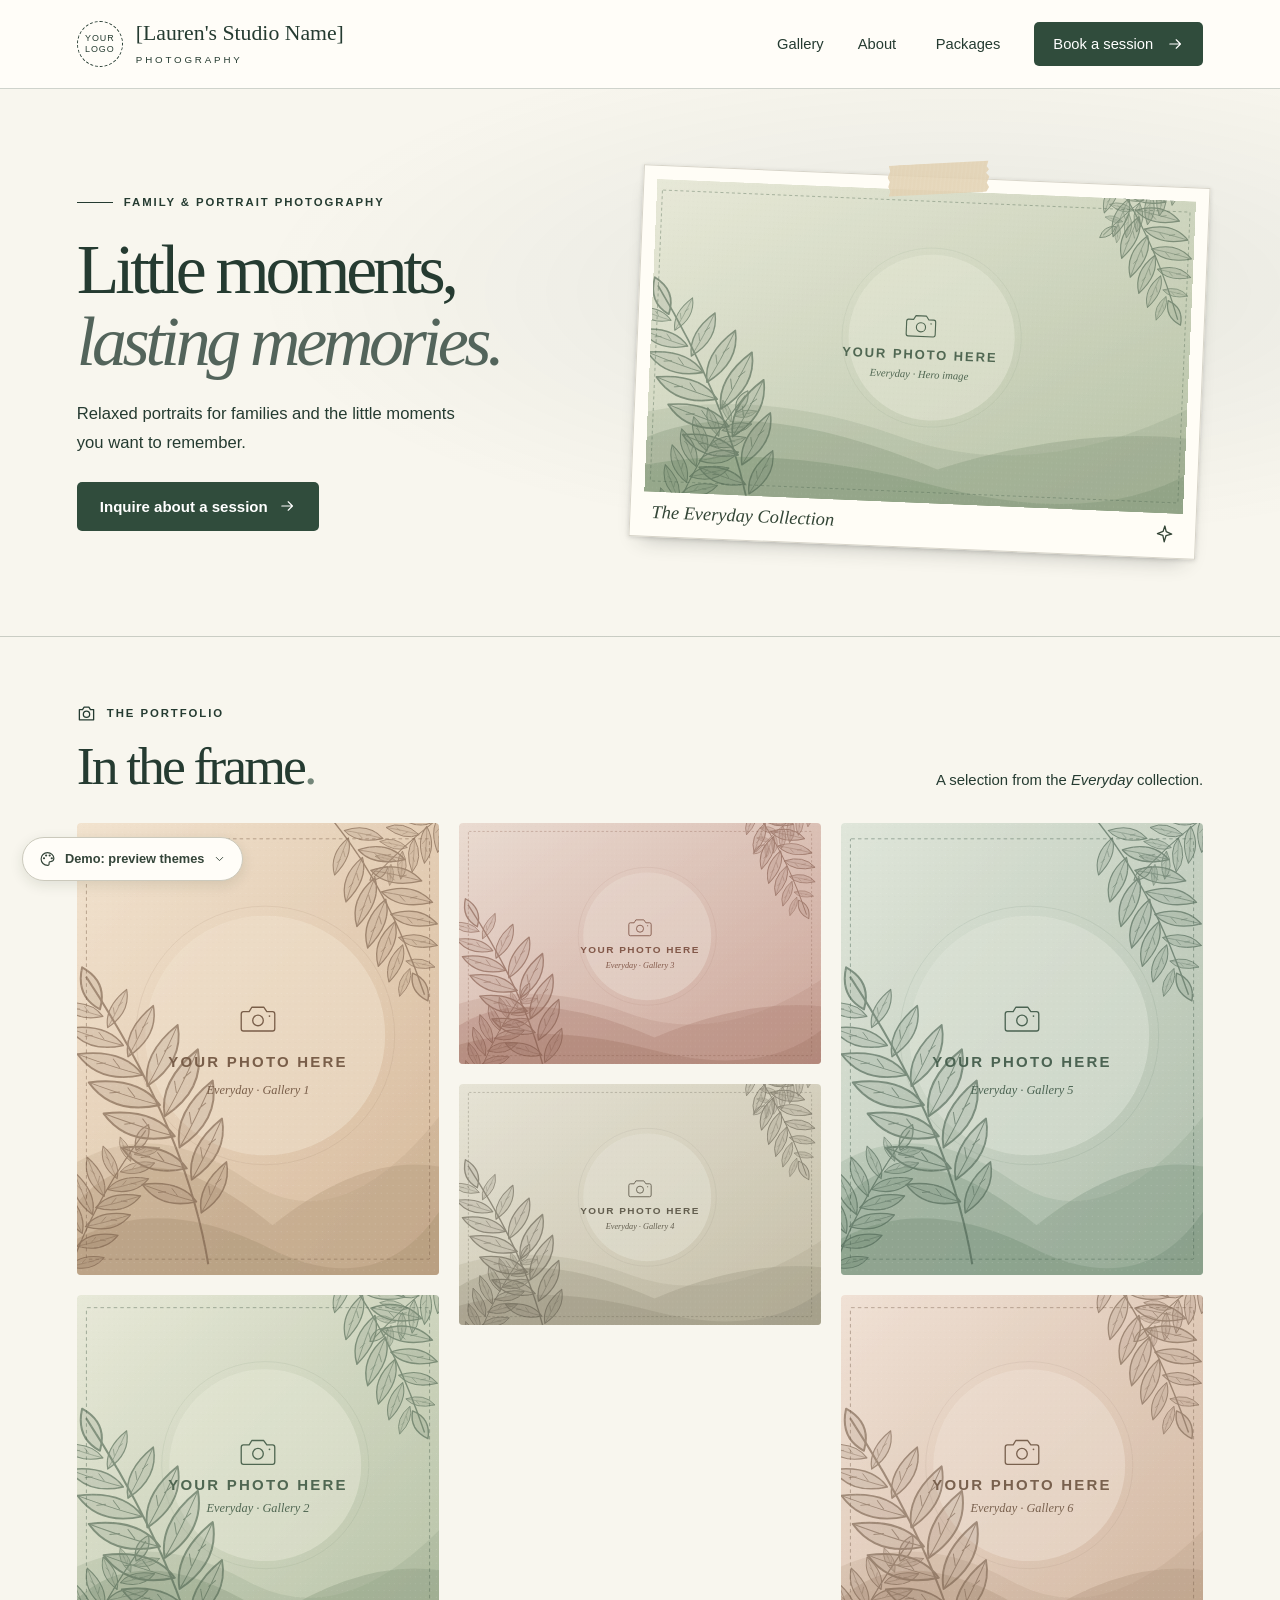
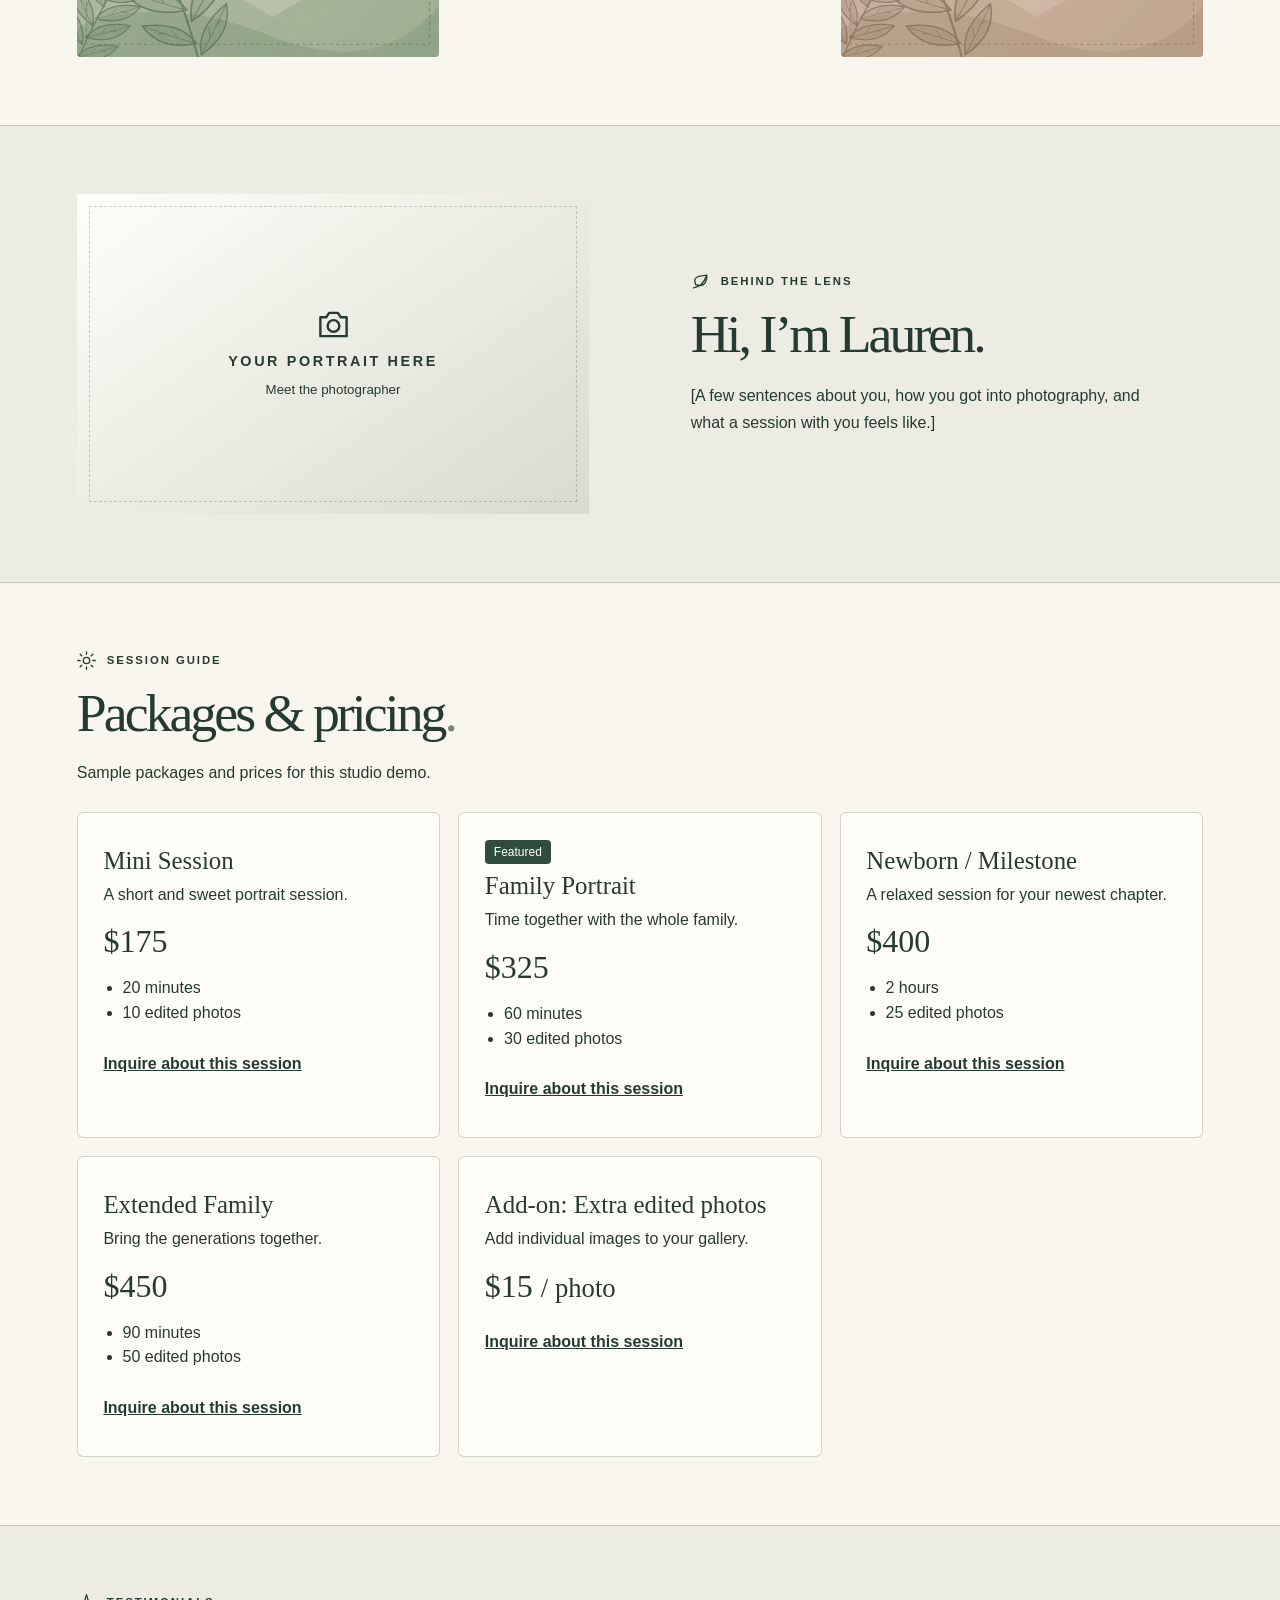
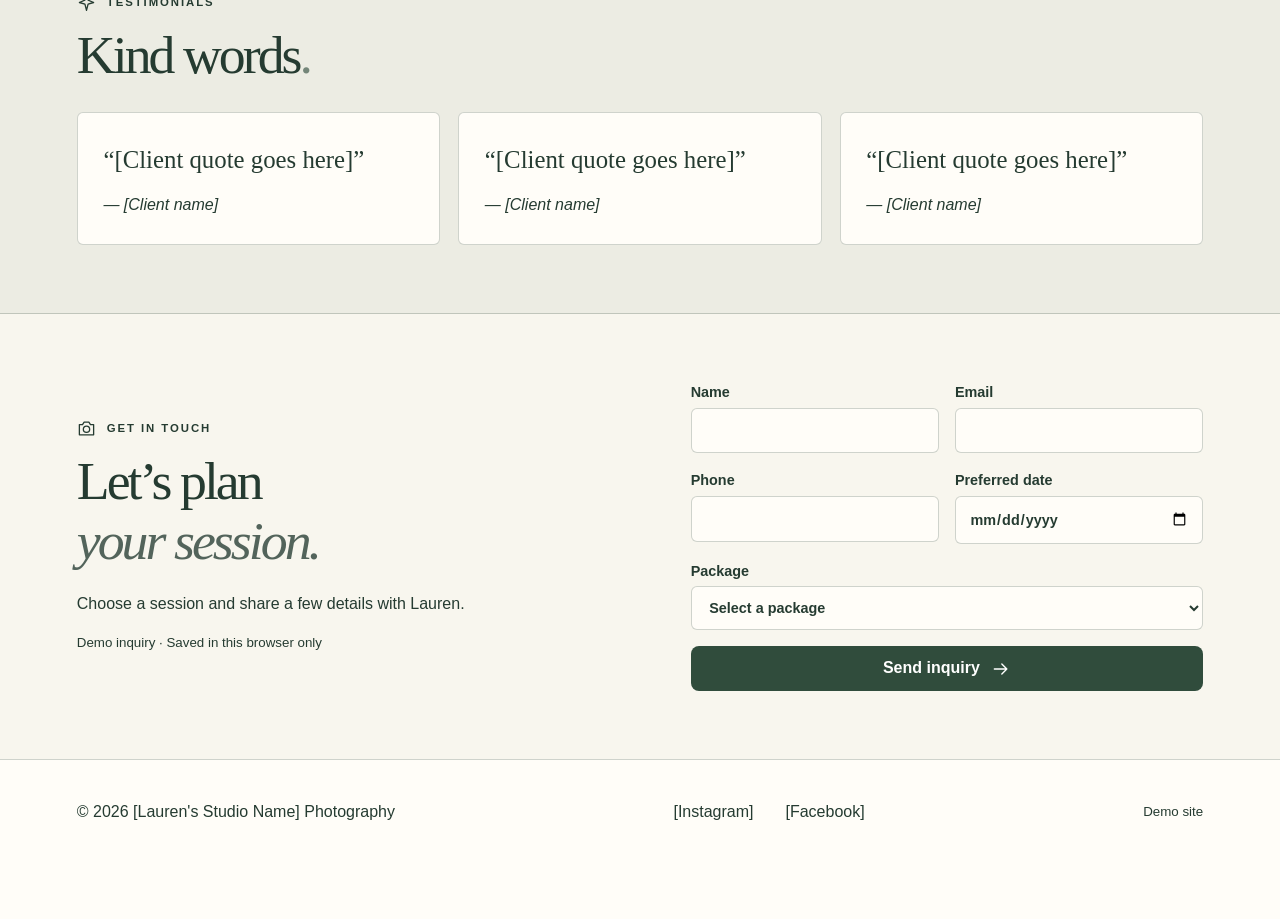
==== index.html @ 3912d29a "Build browser-local photography studio demo for GitHub Pages" ====
<!doctype html>
<html lang="en">
  <head>
    <meta http-equiv="Content-Security-Policy" content="form-action 'none'" />
    <meta charset="utf-8" />
    <meta name="viewport" content="width=device-width, initial-scale=1" />
    <meta name="robots" content="noindex, nofollow" />
    <meta name="theme-color" content="#faf8f2" />
    <title>Lauren’s Photography Studio · Portraits</title>
    <link rel="icon" href="assets/img/favicon.svg" />
    <link rel="stylesheet" href="assets/css/base.css" />
    <link rel="stylesheet" href="assets/css/themes.css" />
    <link rel="stylesheet" href="assets/css/public.css" />
    <script type="module" src="assets/js/public.js"></script>
  </head>
  <body>
    <a class="skip" href="#main">Skip to content</a>
    <div id="banner" hidden></div>
    <header class="public-header">
      <div class="header-inner">
        <a href="#main" class="brand"
          ><span class="logo-slot">YOUR<br />LOGO</span
          ><span
            ><span class="studio-name">[Lauren's Studio Name]</span
            ><small>Photography</small></span
          ></a
        >
        <nav id="main-nav" aria-label="Site navigation">
          <a href="#gallery">Gallery</a><a href="#about">About</a
          ><a href="#packages">Packages</a
          ><a class="book-nav" href="#inquiry"
            >Book a session
            <svg class="icon" aria-hidden="true">
              <use href="assets/img/icons.svg#arrow"></use></svg
          ></a>
        </nav>
        <button
          id="menu"
          aria-label="Open navigation"
          aria-expanded="false"
          aria-controls="main-nav"
        >
          <svg class="icon" aria-hidden="true">
            <use href="assets/img/icons.svg#menu"></use>
          </svg>
        </button>
      </div>
    </header>
    <main id="main">
      <section class="hero">
        <div class="hero-inner wrap">
          <div class="hero-copy">
            <p class="kicker">
              <span class="rule"></span
              ><span id="tagline">Family & portrait photography</span>
            </p>
            <h1 id="headline">
              Little moments,<br /><em>lasting memories.</em>
            </h1>
            <p id="subline"></p>
            <a class="btn primary hero-cta" href="#inquiry"
              ><span id="cta">Book a session</span>
              <svg class="icon" aria-hidden="true">
                <use href="assets/img/icons.svg#arrow"></use></svg
            ></a>
          </div>
          <figure class="photo-mount">
            <span class="tape" aria-hidden="true"></span
            ><img
              id="hero-img"
              width="1600"
              height="900"
              alt="Seasonal hero photo placeholder"
            />
            <figcaption>
              <span id="collection-name">The Everyday Collection</span
              ><svg class="icon" aria-hidden="true">
                <use href="assets/img/icons.svg#star"></use>
              </svg>
            </figcaption>
          </figure>
        </div>
      </section>
      <section id="gallery" class="wrap section gallery-section">
        <div class="section-title">
          <div>
            <p class="kicker">
              <svg class="icon" aria-hidden="true">
                <use href="assets/img/icons.svg#camera"></use>
              </svg>
              The portfolio
            </p>
            <h2>In the frame<span>.</span></h2>
          </div>
          <p class="gallery-note">
            A selection from the
            <em id="gallery-theme">Everyday</em> collection.
          </p>
        </div>
        <div class="gallery-grid" id="gallery-grid"></div>
      </section>
      <section class="about section" id="about">
        <div class="wrap about-layout">
          <div class="portrait">
            <svg class="icon" aria-hidden="true">
              <use href="assets/img/icons.svg#camera"></use></svg
            ><strong>YOUR PORTRAIT HERE</strong
            ><small>Meet the photographer</small>
          </div>
          <div>
            <p class="kicker">
              <svg class="icon" aria-hidden="true">
                <use href="assets/img/icons.svg#leaf"></use>
              </svg>
              Behind the lens
            </p>
            <h2>Hi, I’m Lauren.</h2>
            <p>
              [A few sentences about you, how you got into photography, and what
              a session with you feels like.]
            </p>
          </div>
        </div>
      </section>
      <section id="packages" class="wrap section">
        <p class="kicker">
          <svg class="icon" aria-hidden="true">
            <use href="assets/img/icons.svg#sun"></use>
          </svg>
          Session guide
        </p>
        <h2>Packages & pricing<span>.</span></h2>
        <p class="section-desc">
          Sample packages and prices for this studio demo.
        </p>
        <div id="package-list" class="package-list"></div>
      </section>
      <section class="reviews section">
        <div class="wrap">
          <p class="kicker">
            <svg class="icon" aria-hidden="true">
              <use href="assets/img/icons.svg#star"></use>
            </svg>
            Testimonials
          </p>
          <h2>Kind words<span>.</span></h2>
          <div class="quotes">
            <blockquote>
              <p>“[Client quote goes here]”</p>
              <cite>— [Client name]</cite>
            </blockquote>
            <blockquote>
              <p>“[Client quote goes here]”</p>
              <cite>— [Client name]</cite>
            </blockquote>
            <blockquote>
              <p>“[Client quote goes here]”</p>
              <cite>— [Client name]</cite>
            </blockquote>
          </div>
        </div>
      </section>
      <section id="inquiry" class="wrap section inquiry">
        <div>
          <p class="kicker">
            <svg class="icon" aria-hidden="true">
              <use href="assets/img/icons.svg#camera"></use>
            </svg>
            Get in touch
          </p>
          <h2>Let’s plan<br /><em>your session.</em></h2>
          <p>Choose a session and share a few details with Lauren.</p>
          <small>Demo inquiry · Saved in this browser only</small>
        </div>
        <form id="inquiry-form">
          <label
            >Name<input
              name="name"
              autocomplete="name"
              required
              maxlength="120" /></label
          ><label
            >Email<input
              name="email"
              type="email"
              autocomplete="email"
              required /></label
          ><label
            >Phone<input
              name="phone"
              type="tel"
              autocomplete="tel"
              required /></label
          ><label
            >Preferred date<input name="date" type="date" required /></label
          ><label class="full"
            >Package<select
              required
              name="packageId"
              id="inquiry-package"
            ></select></label
          ><button class="btn primary full">
            Send inquiry
            <svg class="icon" aria-hidden="true">
              <use href="assets/img/icons.svg#arrow"></use>
            </svg>
          </button>
        </form>
        <p id="thanks" tabindex="-1" hidden>
          Thanks! Lauren will reach out within 24 hours.
        </p>
      </section>
    </main>
    <footer>
      <div class="wrap">
        <span id="copyright"></span>
        <div>
          <button data-social="Instagram">[Instagram]</button
          ><button data-social="Facebook">[Facebook]</button>
        </div>
        <small>Demo site</small>
      </div>
    </footer>
    <button id="theme-switch" class="switcher">
      <svg class="icon" aria-hidden="true">
        <use href="assets/img/icons.svg#palette"></use>
      </svg>
      Demo: preview themes
      <svg class="icon" aria-hidden="true">
        <use href="assets/img/icons.svg#down"></use>
      </svg>
    </button>
    <dialog id="lightbox" aria-label="Gallery photo">
      <button id="close-light" aria-label="Close photo">×</button
      ><img id="light-photo" alt="" />
      <div>
        <button id="previous" aria-label="Previous photo">←</button
        ><span id="light-count"></span
        ><button id="next" aria-label="Next photo">→</button>
      </div>
    </dialog>
  </body>
</html>
---- assets/css/base.css ----
*,
*::before,
*::after {
  box-sizing: border-box;
}
:root {
  --bg: #faf8f2;
  --surface: #fffdf7;
  --text: #29382e;
  --accent: #3d503e;
  --accentText: #fff;
  --line: color-mix(in srgb, var(--text) 22%, transparent);
  --heading-font: Georgia, serif;
  color: var(--text);
  background: var(--bg);
  font:
    16px/1.55 "Segoe UI",
    Arial,
    sans-serif;
}
body {
  margin: 0;
}
h1,
h2,
h3,
p,
figure {
  margin: 0;
}
h1,
h2,
h3 {
  line-height: 1.12;
  text-wrap: balance;
}
h1,
h2 {
  font-family: var(--heading-font);
  font-weight: 400;
}
h3 {
  font-size: 1.15rem;
}
a {
  color: inherit;
}
button,
input,
select,
textarea {
  font: inherit;
  color: inherit;
}
button,
summary,
select {
  cursor: pointer;
}
button,
.btn {
  background: var(--surface);
  border: 1px solid var(--line);
  border-radius: 8px;
  padding: 0.58rem 1rem;
  min-height: 44px;
}
a.btn,
.btn {
  display: inline-flex;
  align-items: center;
  justify-content: center;
  gap: 0.7rem;
  text-decoration: none;
  font-weight: 600;
}
.primary,
button.primary {
  background: var(--accent);
  color: var(--accentText);
  border-color: transparent;
}
button:hover,
.btn:hover {
  filter: brightness(0.96);
}
:focus-visible {
  outline: 3px solid #a65b32;
  outline-offset: 3px;
}
input:not([type="checkbox"]):not([type="radio"]),
select,
textarea {
  width: 100%;
  padding: 0.67rem 0.85rem;
  border: 1px solid var(--line);
  background: var(--surface);
  border-radius: 6px;
  min-height: 44px;
}
label {
  display: block;
  font-weight: 600;
  font-size: 0.9rem;
}
label input,
label select,
label textarea {
  margin-top: 0.25rem;
}
label:has(input[type="checkbox"]),
label:has(input[type="radio"]) {
  min-height: 44px;
  align-content: center;
}
input[type="checkbox"],
input[type="radio"] {
  accent-color: var(--accent);
  width: 19px;
  height: 19px;
  vertical-align: middle;
}
[hidden] {
  display: none !important;
}
.skip {
  position: absolute;
  top: -100px;
  left: 12px;
  z-index: 20;
  background: white;
  padding: 12px;
}
.skip:focus {
  top: 10px;
}
img {
  display: block;
  max-width: 100%;
}
.icon {
  width: 20px;
  height: 20px;
  fill: none;
  stroke: currentColor;
  stroke-width: 1.65;
  stroke-linecap: round;
  stroke-linejoin: round;
  flex: none;
}
.toasts,
.storage-notice {
  position: fixed;
  z-index: 50;
  bottom: 5.2rem;
  right: 1rem;
  max-width: 90vw;
}
.toasts > div,
.storage-notice {
  background: #283a30;
  color: white;
  padding: 0.8rem 1.1rem;
  border-radius: 8px;
  margin-top: 0.4rem;
  box-shadow: 0 4px 20px #0002;
}
.toasts button {
  margin-left: 12px;
  color: #283a30;
}
.storage-notice {
  top: 4px;
  bottom: auto;
  font-size: 0.85rem;
}
.sheet {
  color: var(--text);
  background: var(--bg);
  padding: 0;
  border: 0;
  width: min(510px, 100%);
  max-width: 100%;
  height: 100dvh;
  max-height: 100dvh;
  margin: 0 0 0 auto;
  box-shadow: 0 12px 64px #0003;
}
.sheet::backdrop,
dialog::backdrop {
  background: #16241bd1;
}
.sheet-heading {
  display: flex;
  align-items: center;
  justify-content: space-between;
  gap: 1rem;
  padding: 1.2rem 1.5rem;
  border-bottom: 1px solid var(--line);
  position: sticky;
  top: 0;
  background: var(--bg);
  z-index: 2;
}
.sheet-heading h2 {
  font-size: 1.7rem;
}
.sheet-heading button {
  width: 44px;
  padding: 0;
  font-size: 1.5rem;
}
.sheet-body {
  padding: 1.5rem;
}
.sheet form {
  display: grid;
  gap: 1rem;
}
.sheet p + p {
  margin-top: 0.65rem;
}
.sheet h3 {
  margin: 1rem 0 0.5rem;
}
.sr-only {
  position: absolute;
  width: 1px;
  height: 1px;
  padding: 0;
  margin: -1px;
  overflow: hidden;
  clip: rect(0, 0, 0, 0);
  white-space: nowrap;
  border: 0;
}
@media (max-width: 899px) {
  .sheet {
    margin: auto 0 0;
    width: 100%;
    height: auto;
    max-height: 90dvh;
    border-radius: 18px 18px 0 0;
    padding-bottom: env(safe-area-inset-bottom);
  }
}
@media (prefers-reduced-motion: reduce) {
  *,
  *::before,
  *::after {
    animation-duration: 0.01ms !important;
    transition-duration: 0.01ms !important;
    scroll-behavior: auto !important;
  }
}
---- assets/css/themes.css ----
.seasonal-overlay {
  position: absolute;
  inset: 0;
  overflow: hidden;
  pointer-events: none;
}
html[data-overlay="snow"] .seasonal-overlay::after,
html[data-overlay="leaves"] .seasonal-overlay::after,
html[data-overlay="hearts"] .seasonal-overlay::after {
  position: absolute;
  left: 13%;
  top: -2rem;
  content: "❄";
  color: white;
  opacity: 0.7;
  text-shadow:
    110px -28px,
    265px 76px,
    487px -42px,
    640px 40px,
    795px -60px,
    935px 71px;
  animation: theme-fall 13s linear infinite;
}
html[data-overlay="leaves"] .seasonal-overlay::after {
  content: "❧";
  color: #89552f;
}
html[data-overlay="hearts"] .seasonal-overlay::after {
  content: "♡";
  color: #96566a;
}
@keyframes theme-fall {
  from {
    transform: translate(-18px, -90px);
  }
  to {
    transform: translate(36px, 75vh);
  }
}
.theme-editor {
  display: grid;
  gap: 1.1rem;
  min-width: 0;
}
.theme-toolbar,
.theme-date-preview {
  display: flex;
  flex-wrap: wrap;
  gap: 0.7rem;
  align-items: center;
  justify-content: space-between;
}
.theme-mode {
  display: inline-flex;
  border: 1px solid var(--line);
  padding: 3px;
  border-radius: 10px;
  background: var(--surface);
}
.theme-mode button {
  border: 0;
  background: transparent;
  padding: 0.5rem 0.85rem;
  color: var(--text);
}
.theme-mode [aria-pressed="true"] {
  background: var(--accent);
  color: var(--accentText);
  border-radius: 7px;
}
.theme-grid {
  display: grid;
  grid-template-columns: repeat(auto-fit, minmax(min(100%, 190px), 1fr));
  gap: 0.85rem;
}
.theme-card {
  min-width: 0;
  background: var(--surface);
  border: 1px solid var(--line);
  border-radius: 12px;
  overflow: hidden;
  align-self: start;
}
.theme-card[data-selected="true"] {
  border-color: var(--accent);
  box-shadow: 0 0 0 1px var(--accent);
}
.theme-select {
  display: block;
  width: 100%;
  padding: 0 0 0.7rem;
  border: 0;
  border-radius: 0;
  text-align: left;
}
.theme-select:focus-visible {
  outline-offset: -4px;
}
.theme-select img {
  width: 100%;
  aspect-ratio: 16/8;
  object-fit: cover;
}
.theme-name {
  display: flex;
  align-items: center;
  justify-content: space-between;
  gap: 0.4rem;
  padding: 0.65rem 0.85rem 0.3rem;
  font-weight: 650;
}
.theme-live {
  color: #304c3c;
  background: #e2ebdf;
  padding: 0.1rem 0.45rem;
  font-size: 0.75rem;
  border-radius: 1rem;
}
.theme-swatches {
  display: flex;
  gap: 0.22rem;
  padding: 0 0.9rem;
}
.theme-swatches i {
  height: 11px;
  width: 19px;
  border: 1px solid #0003;
  border-radius: 20px;
}
.theme-card details {
  border-top: 1px solid var(--line);
}
.theme-card summary {
  min-height: 44px;
  padding: 0.6rem 0.9rem;
  color: var(--accent);
  font-weight: 600;
  font-size: 0.9rem;
}
.theme-card form,
.theme-schedule,
.theme-summary {
  display: grid;
  gap: 0.75rem;
}
.theme-card form {
  padding: 0.3rem 0.85rem 1rem;
}
.theme-switcher-setting,
.theme-summary,
.theme-date-preview,
.theme-season-rows {
  border: 1px solid var(--line);
  border-radius: 10px;
  background: var(--surface);
  padding: 0.85rem 1rem;
}
.theme-summary {
  gap: 0.2rem;
}
.theme-date-preview {
  justify-content: flex-start;
  align-items: flex-end;
}
.theme-date-preview input {
  min-width: 10rem;
}
.theme-warning {
  background: #fff1cc;
  color: #644212;
  padding: 0.7rem 0.9rem;
  border-radius: 8px;
}
.theme-season-rows {
  padding: 0 1rem;
}
.theme-season {
  display: grid;
  grid-template-columns: minmax(0, 1.25fr) repeat(2, minmax(0, 1fr));
  gap: 0.6rem;
  align-items: end;
  padding: 0.8rem 0;
}
.theme-season + .theme-season {
  border-top: 1px solid var(--line);
}
.theme-season input[type="date"] {
  min-width: 0;
  padding: 0.45rem;
}
.theme-upload img {
  width: 100%;
  max-height: 220px;
  object-fit: contain;
}
.theme-upload progress {
  width: 100%;
  accent-color: var(--accent);
}
.theme-confetti {
  position: fixed;
  z-index: 90;
  pointer-events: none;
  width: 8px;
  height: 5px;
  border-radius: 2px;
  animation: theme-burst 1s ease-out forwards;
}
@keyframes theme-burst {
  65% {
    transform: translate(var(--dx), var(--dy)) rotate(250deg);
    opacity: 1;
  }
  100% {
    transform: translate(var(--dx), 15px) rotate(320deg);
    opacity: 0;
  }
}
@media (max-width: 1100px) {
  .theme-season {
    grid-template-columns: repeat(2, minmax(0, 1fr));
  }
  .theme-season > label:first-child {
    grid-column: 1/-1;
  }
}
@media (max-width: 480px) {
  .theme-grid {
    grid-template-columns: repeat(2, minmax(0, 1fr));
    gap: 0.6rem;
  }
  .theme-name {
    align-items: start;
    flex-wrap: wrap;
    font-size: 0.92rem;
  }
  .theme-card:has(details[open]) {
    grid-column: 1/-1;
  }
}
@media (prefers-reduced-motion: reduce) {
  .seasonal-overlay::after,
  .theme-confetti {
    display: none !important;
    animation: none !important;
  }
}
---- assets/css/public.css ----
.wrap,
.header-inner {
  width: min(1240px, 88%);
  margin: auto;
}
.public-header {
  background: var(--surface);
  border-bottom: 1px solid var(--line);
  position: relative;
  z-index: 3;
}
.header-inner,
.brand,
#main-nav,
.book-nav {
  display: flex;
  align-items: center;
}
.header-inner {
  min-height: 88px;
  justify-content: space-between;
}
.brand {
  text-decoration: none;
  gap: 13px;
}
.logo-slot {
  border: 1px dashed currentColor;
  border-radius: 50%;
  width: 46px;
  height: 46px;
  display: grid;
  place-content: center;
  text-align: center;
  font-size: 0.56rem;
  line-height: 1.2;
  letter-spacing: 0.1em;
}
.studio-name {
  font: 1.36rem var(--heading-font);
}
.brand small {
  display: block;
  text-transform: uppercase;
  letter-spacing: 0.29em;
  font-size: 0.61rem;
  margin-top: 4px;
}
.book-nav,
#main-nav a {
  min-height: 44px;
  align-content: center;
  text-decoration: none;
}
#main-nav {
  gap: 34px;
  font-size: 0.92rem;
}
#main-nav a:hover {
  text-decoration: underline;
  text-underline-offset: 5px;
}
.book-nav {
  background: var(--accent);
  color: var(--accent-text);
  padding: 0 19px;
  border-radius: 5px;
  gap: 14px;
}
.book-nav .icon,
.hero-cta .icon {
  width: 17px;
}
#menu {
  display: none;
}
.hero {
  position: relative;
  isolation: isolate;
  background:
    radial-gradient(
      ellipse at 75% 37%,
      color-mix(in srgb, var(--accent) 9%, transparent),
      transparent 52%
    ),
    var(--bg);
  border-bottom: 1px solid var(--line);
  overflow: hidden;
}
.hero-inner {
  display: grid;
  grid-template-columns: 0.94fr 1.06fr;
  align-items: center;
  gap: 5%;
  padding: clamp(64px, 6.8vw, 110px) 0;
}
.kicker {
  display: flex;
  align-items: center;
  gap: 11px;
  font-size: 0.71rem;
  font-weight: 700;
  letter-spacing: 0.17em;
  text-transform: uppercase;
}
.kicker .icon {
  width: 19px;
  height: 19px;
}
.rule {
  width: 36px;
  height: 1px;
  background: currentColor;
}
.hero h1 {
  font-size: clamp(3.4rem, 5.45vw, 5.8rem);
  letter-spacing: -0.061em;
  line-height: 1.025;
  margin: 23px 0;
}
.hero h1 em,
.section h2 em {
  font-weight: 400;
  color: color-mix(in srgb, var(--text) 78%, var(--bg));
}
.hero-copy > p:not(.kicker) {
  max-width: 395px;
  line-height: 1.7;
  font-size: 1.04rem;
}
.hero-cta {
  margin-top: 25px;
  border-radius: 5px;
  min-height: 49px;
  font-size: 0.94rem;
  padding: 0 22px;
}
.photo-mount {
  position: relative;
  transform: rotate(2.4deg);
  padding: 13px 13px 0;
  background: #fffdf6;
  box-shadow:
    0 12px 22px -12px #272c2950,
    0 1px 4px #272c292b;
  border: 1px solid #d7d4c9;
  color: #334536;
}
.photo-mount img {
  width: 100%;
  height: auto;
  aspect-ratio: 1.72;
  object-fit: cover;
}
.photo-mount figcaption {
  display: flex;
  justify-content: space-between;
  align-items: center;
  padding: 10px 8px 13px;
  font:
    italic 1.15rem Georgia,
    serif;
}
.photo-mount figcaption .icon {
  width: 19px;
  height: 19px;
}
.tape {
  position: absolute;
  z-index: 1;
  top: -15px;
  left: 43%;
  width: 18%;
  height: 32px;
  transform: rotate(-6deg);
  background:
    repeating-linear-gradient(100deg, #e3cca72e 0 2px, #e8d7b833 3px 4px),
    #e2d3b5d9;
  clip-path: polygon(
    2% 0,
    100% 4%,
    98% 21%,
    100% 31%,
    97% 41%,
    100% 53%,
    97% 72%,
    99% 86%,
    96% 100%,
    0 96%,
    2% 80%,
    0 67%,
    2% 51%,
    0 37%,
    3% 19%
  );
}
.section {
  padding-block: clamp(55px, 5.3vw, 86px);
}
.section h2 {
  font-size: clamp(2.7rem, 4.2vw, 4.1rem);
  letter-spacing: -0.055em;
  margin: 13px 0 18px;
}
.section h2 span {
  color: color-mix(in srgb, var(--accent) 66%, var(--bg));
}
.section-title {
  display: flex;
  align-items: end;
  justify-content: space-between;
  gap: 1.4rem;
  margin-bottom: 26px;
}
.section-title h2 {
  margin-bottom: 0;
}
.gallery-note {
  font-size: 0.93rem;
  padding-bottom: 5px;
}
.gallery-grid {
  columns: 3;
  column-gap: 20px;
}
.gallery-grid button {
  display: block;
  width: 100%;
  padding: 0;
  margin: 0 0 20px;
  overflow: hidden;
  border: 0;
  border-radius: 4px;
  break-inside: avoid;
  background: var(--surface);
}
.gallery-grid img {
  width: 100%;
  height: auto;
  transition: transform 300ms;
}
.gallery-grid button:hover img {
  transform: scale(1.025);
}
.about,
.reviews {
  background: color-mix(in srgb, var(--accent) 6%, var(--bg));
  border-block: 1px solid var(--line);
}
.about-layout,
.inquiry {
  display: grid;
  grid-template-columns: 1fr 1fr;
  align-items: center;
  gap: 9%;
}
.about-layout > div > p:last-child,
.inquiry > div > p:not(.kicker) {
  max-width: 470px;
  line-height: 1.7;
}
.portrait {
  aspect-ratio: 1.6;
  display: flex;
  gap: 0.5rem;
  align-items: center;
  justify-content: center;
  flex-direction: column;
  outline: 1px dashed var(--line);
  outline-offset: -13px;
  background: linear-gradient(
    145deg,
    var(--surface),
    color-mix(in srgb, var(--accent) 16%, var(--bg))
  );
}
.portrait .icon {
  width: 35px;
  height: 35px;
}
.portrait strong {
  letter-spacing: 0.18em;
  font-size: 0.9rem;
}
.package-list,
.quotes {
  display: grid;
  grid-template-columns: repeat(3, 1fr);
  gap: 18px;
  margin-top: 26px;
}
.package-card,
blockquote {
  border: 1px solid var(--line);
  border-radius: 6px;
  padding: 1.6rem;
  background: var(--surface);
  margin: 0;
}
.package-card h3,
blockquote p {
  font: 1.55rem var(--heading-font);
  margin: 0.5rem 0;
}
.price {
  font: 2rem var(--heading-font);
  margin: 1rem 0;
}
.price del {
  font-size: 1rem;
  margin-right: 0.5rem;
}
.badge {
  display: inline-block;
  padding: 3px 9px;
  background: var(--accent);
  color: var(--accent-text);
  border-radius: 4px;
  font-size: 0.75rem;
}
.package-card ul {
  padding-left: 1.2rem;
}
.package-card a {
  display: inline-flex;
  align-items: center;
  min-height: 44px;
  font-weight: 600;
}
blockquote cite {
  display: block;
  margin-top: 1.2rem;
}
.inquiry form {
  display: grid;
  grid-template-columns: 1fr 1fr;
  gap: 1rem;
}
.full {
  grid-column: 1/-1;
}
.inquiry small {
  display: block;
  margin-top: 1rem;
}
footer {
  border-top: 1px solid var(--line);
  background: var(--surface);
  padding: 30px 0 85px;
}
footer > .wrap {
  display: flex;
  align-items: center;
  justify-content: space-between;
  gap: 12px;
  flex-wrap: wrap;
}
footer button {
  border: 0;
  background: none;
}
.switcher {
  position: fixed;
  bottom: 19px;
  left: 22px;
  z-index: 5;
  display: flex;
  gap: 9px;
  align-items: center;
  border: 1px solid #cbc9bc;
  background: #fffdf8;
  color: #344539;
  box-shadow: 0 4px 14px #1b29151c;
  border-radius: 28px;
  font-size: 0.8rem;
  font-weight: 600;
}
.switcher .icon {
  width: 17px;
}
.switcher .icon:last-child {
  width: 13px;
}
.palette-grid {
  display: grid;
  gap: 10px;
}
.palette-grid button {
  text-align: left;
}
.palette-grid button[aria-pressed="true"] {
  border: 2px solid var(--accent);
}
#lightbox {
  background: var(--bg);
  color: var(--text);
  border: 0;
  padding: 12px;
  border-radius: 8px;
  max-width: 92vw;
}
#lightbox img {
  max-height: 72dvh;
  max-width: 85vw;
}
#lightbox > div {
  display: flex;
  align-items: center;
  justify-content: space-between;
  padding-top: 0.4rem;
}
#close-light {
  display: block;
  margin: 0 0 0.3rem auto;
}
#banner {
  text-align: center;
  background: var(--accent);
  color: var(--accent-text);
  padding: 0.65rem 1rem;
  font-weight: 600;
}
@media (max-width: 899px) {
  .header-inner {
    min-height: 72px;
  }
  .wrap,
  .header-inner {
    width: 90%;
  }
  #main-nav {
    gap: 17px;
  }
  .hero-inner {
    gap: 4%;
  }
  .hero h1 {
    font-size: clamp(2.7rem, 6vw, 4.1rem);
  }
  .package-list {
    grid-template-columns: repeat(2, 1fr);
  }
}
@media (max-width: 700px) {
  #menu {
    display: grid;
    place-items: center;
    padding: 0;
    width: 44px;
  }
  #main-nav {
    display: none;
  }
  #main-nav.open {
    display: flex;
    position: absolute;
    top: 100%;
    left: 0;
    right: 0;
    padding: 10px 5% 16px;
    align-items: stretch;
    flex-direction: column;
    gap: 2px;
    background: var(--surface);
    border-bottom: 1px solid var(--line);
  }
  .hero-inner {
    grid-template-columns: 1fr;
    gap: 40px;
    padding: 47px 0 38px;
  }
  .hero h1 {
    font-size: clamp(3rem, 10.4vw, 4.7rem);
  }
  .photo-mount {
    margin: 0 6px;
  }
  .hero-copy > p:not(.kicker) {
    font-size: 1rem;
  }
  .gallery-grid {
    columns: 2;
    column-gap: 12px;
  }
  .gallery-grid button {
    margin-bottom: 12px;
  }
  .section-title {
    display: block;
  }
  .gallery-note {
    margin-top: 0.65rem;
  }
  .about-layout,
  .inquiry,
  .quotes,
  .package-list {
    grid-template-columns: 1fr;
    gap: 22px;
  }
  .inquiry form {
    grid-template-columns: 1fr;
  }
  .portrait {
    max-height: 250px;
  }
  .switcher {
    left: 12px;
    bottom: 12px;
  }
  .logo-slot {
    width: 40px;
    height: 40px;
  }
  .studio-name {
    font-size: 1.12rem;
  }
}
html.embedded .switcher {
  display: none;
}
html.embedded .hero-inner {
  padding-block: 34px;
}
html.embedded .public-header {
  z-index: 1;
}
#main-nav a {
  min-width: 44px;
}
.gallery-grid button:focus-visible {
  outline-offset: -4px;
}
#thanks {
  color: var(--accent);
  font-weight: 600;
}
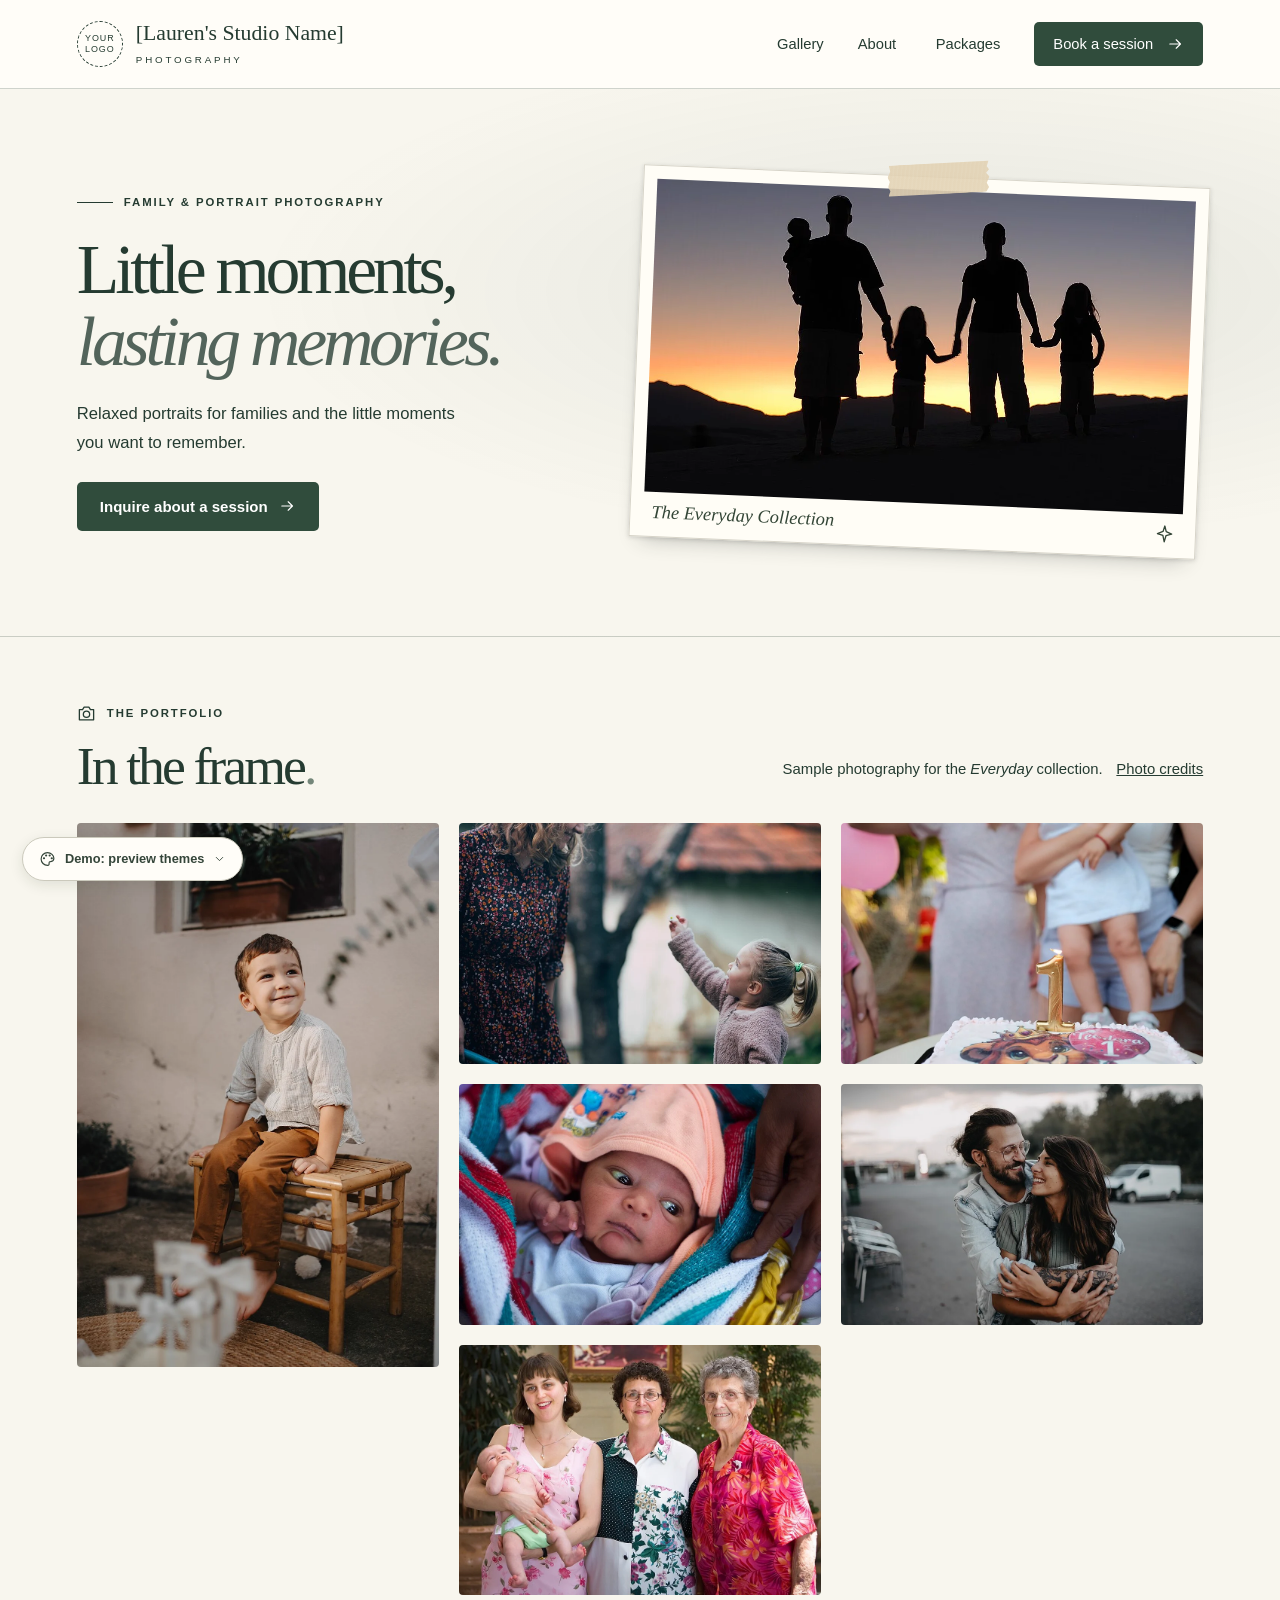
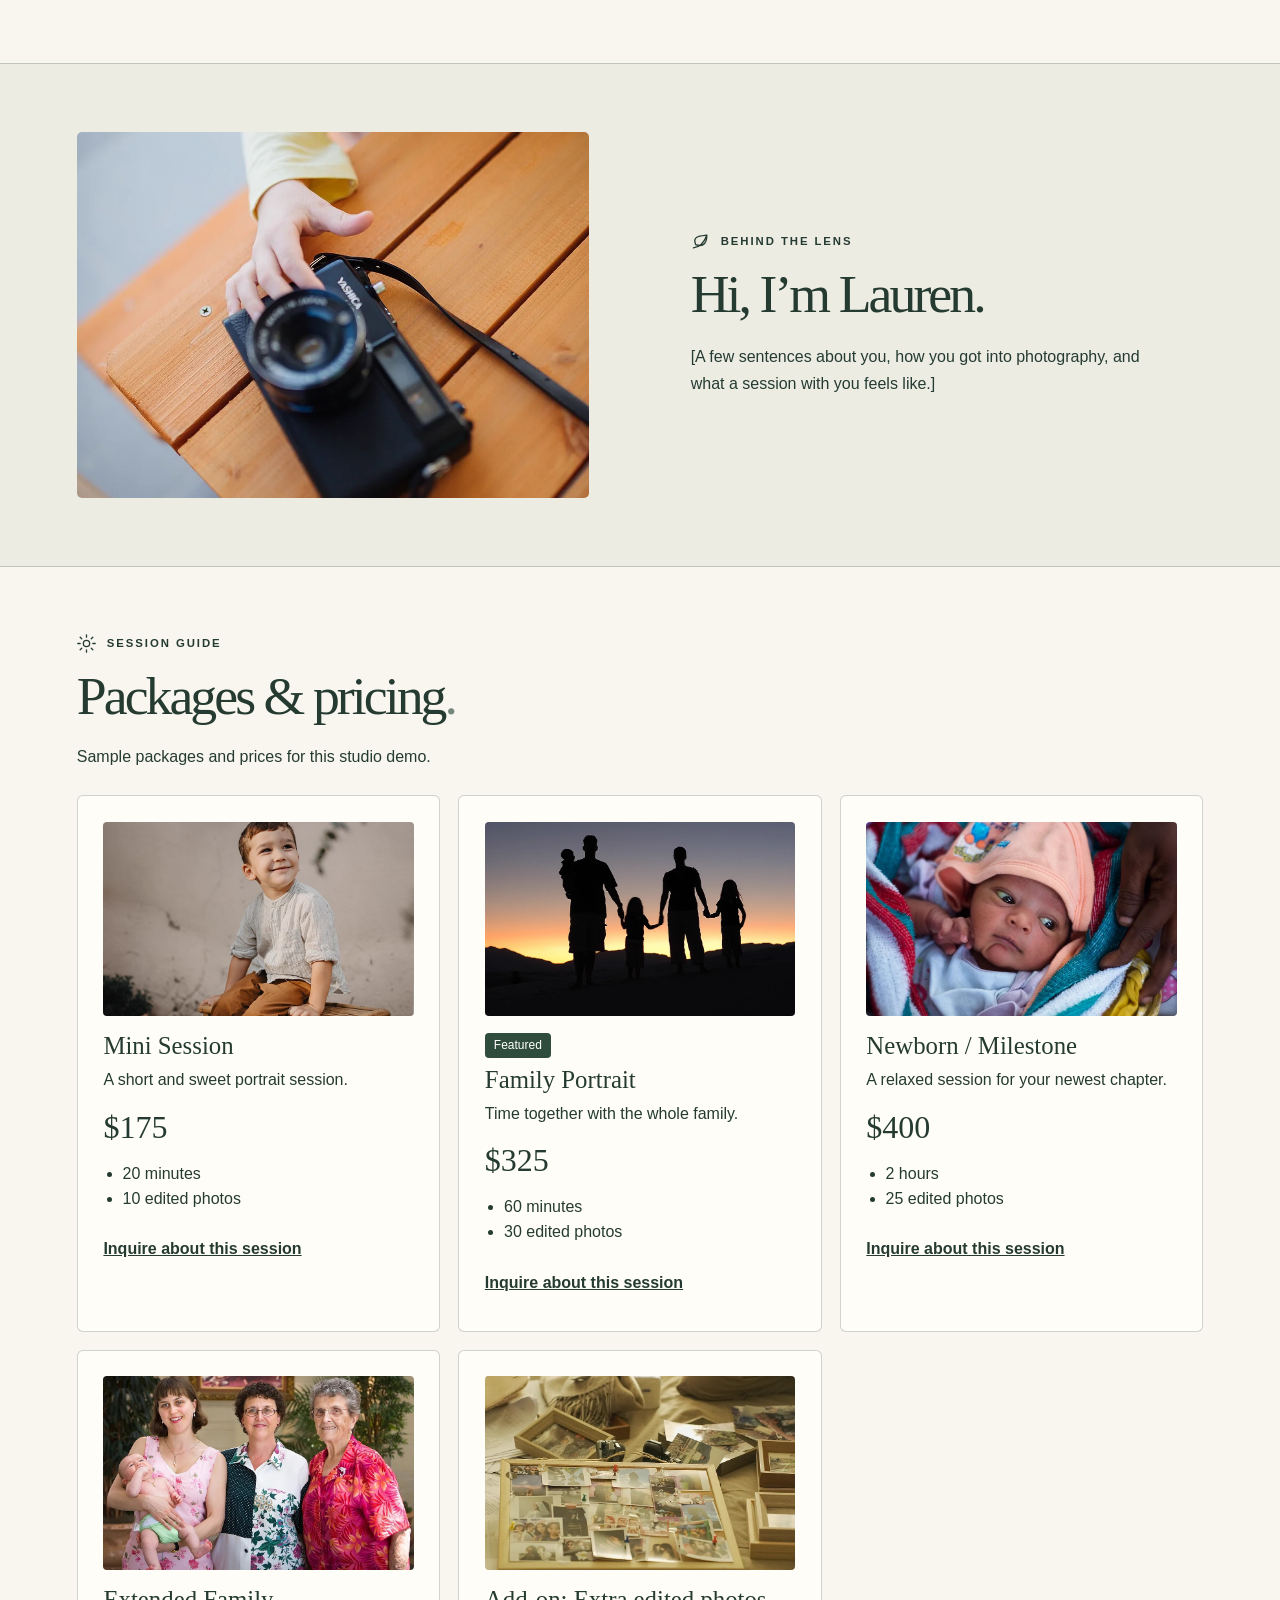
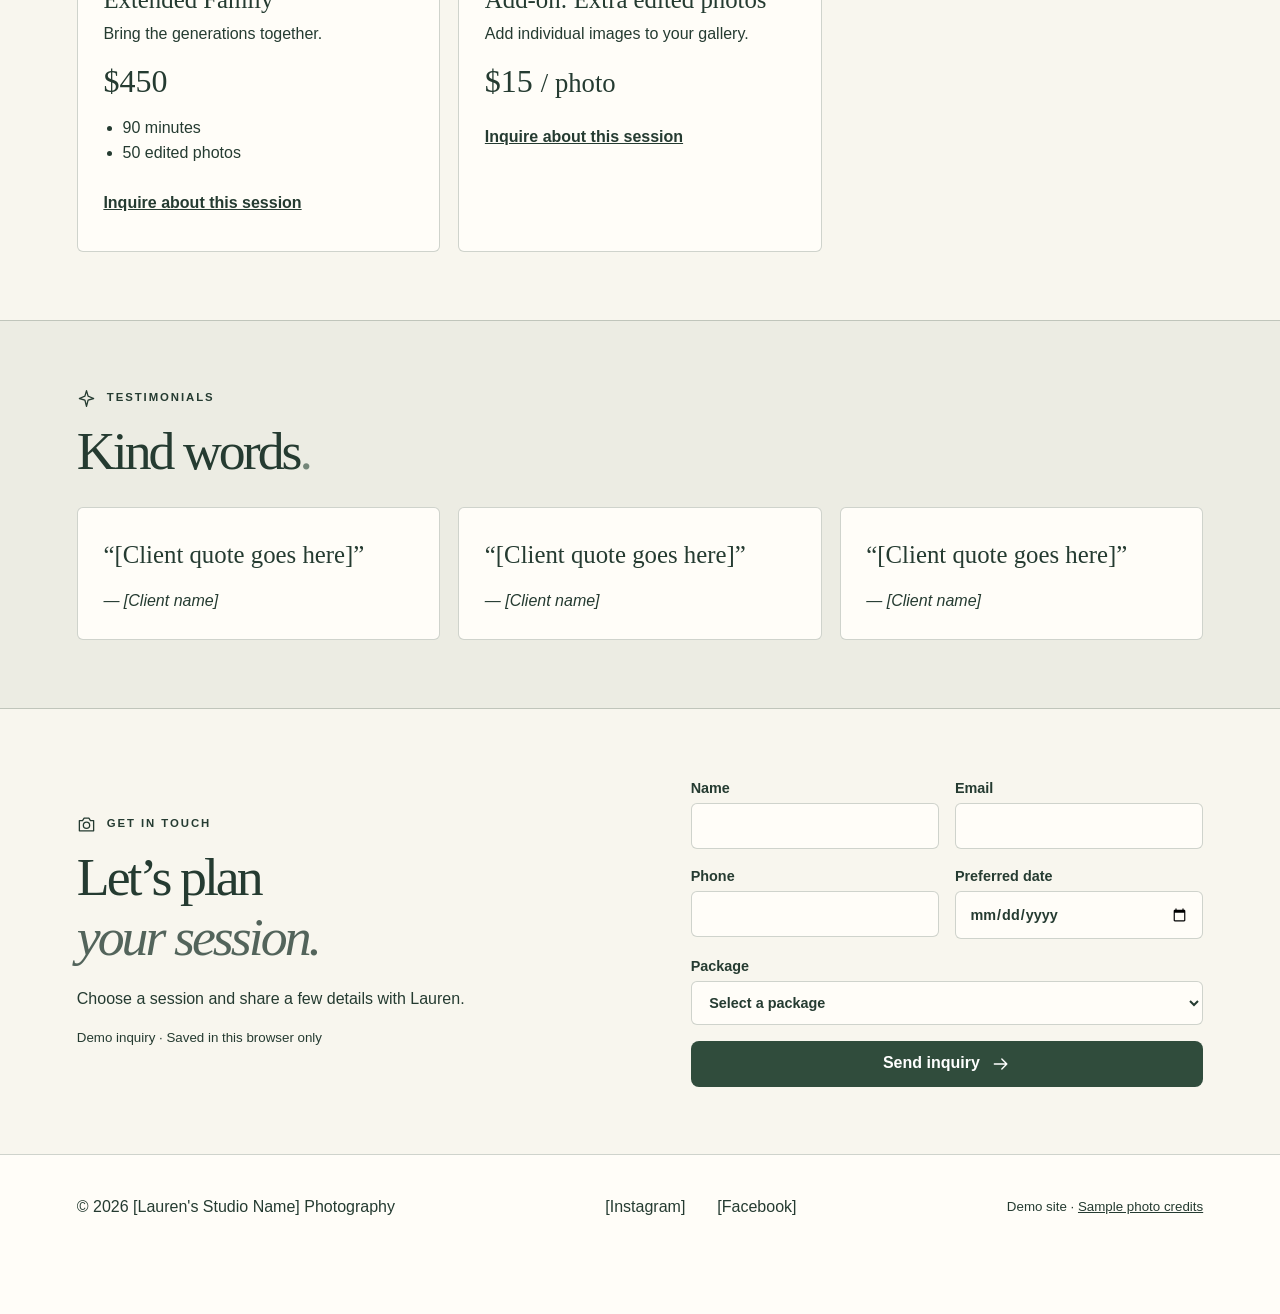
==== commit d575208b: "Use licensed session photographs throughout the studio demo" ====
--- a/index.html
+++ b/index.html
@@ -70,7 +70,7 @@
               id="hero-img"
               width="1600"
               height="900"
-              alt="Seasonal hero photo placeholder"
+              alt="A family holding hands in silhouette at sunset"
             />
             <figcaption>
               <span id="collection-name">The Everyday Collection</span
@@ -93,20 +93,21 @@
             <h2>In the frame<span>.</span></h2>
           </div>
           <p class="gallery-note">
-            A selection from the
+            Sample photography for the
             <em id="gallery-theme">Everyday</em> collection.
+            <a href="photo-credits.html">Photo credits</a>
           </p>
         </div>
         <div class="gallery-grid" id="gallery-grid"></div>
       </section>
       <section class="about section" id="about">
         <div class="wrap about-layout">
-          <div class="portrait">
-            <svg class="icon" aria-hidden="true">
-              <use href="assets/img/icons.svg#camera"></use></svg
-            ><strong>YOUR PORTRAIT HERE</strong
-            ><small>Meet the photographer</small>
-          </div>
+          <img
+            class="portrait"
+            src="assets/img/samples/camera.webp"
+            loading="lazy"
+            alt="A child reaching for a vintage camera on a wooden table"
+          />
           <div>
             <p class="kicker">
               <svg class="icon" aria-hidden="true">
@@ -218,7 +219,10 @@
           <button data-social="Instagram">[Instagram]</button
           ><button data-social="Facebook">[Facebook]</button>
         </div>
-        <small>Demo site</small>
+        <small
+          >Demo site ·
+          <a href="photo-credits.html">Sample photo credits</a></small
+        >
       </div>
     </footer>
     <button id="theme-switch" class="switcher">
--- a/assets/css/public.css
+++ b/assets/css/public.css
@@ -260,27 +260,55 @@
   line-height: 1.7;
 }
 .portrait {
+  width: 100%;
+  aspect-ratio: 1.4;
+  object-fit: cover;
+  object-position: 50% 57%;
+  border-radius: 5px;
+}
+.package-photo {
+  width: 100%;
   aspect-ratio: 1.6;
-  display: flex;
-  gap: 0.5rem;
-  align-items: center;
-  justify-content: center;
-  flex-direction: column;
-  outline: 1px dashed var(--line);
-  outline-offset: -13px;
-  background: linear-gradient(
-    145deg,
-    var(--surface),
-    color-mix(in srgb, var(--accent) 16%, var(--bg))
-  );
-}
-.portrait .icon {
-  width: 35px;
-  height: 35px;
-}
-.portrait strong {
-  letter-spacing: 0.18em;
-  font-size: 0.9rem;
+  object-fit: cover;
+  object-position: center 38%;
+  margin-bottom: 1rem;
+  border-radius: 4px;
+}
+.gallery-note a {
+  display: inline-flex;
+  min-height: 44px;
+  align-items: center;
+  margin-left: 0.6rem;
+}
+.credits {
+  max-width: 900px;
+}
+.credits h1 {
+  font-size: clamp(2.4rem, 5vw, 4rem);
+  margin: 1.3rem 0;
+}
+.credits article {
+  display: grid;
+  grid-template-columns: minmax(80px, 22%) 1fr;
+  align-items: center;
+  gap: 1.3rem;
+  padding: 1.1rem 0;
+  border-bottom: 1px solid var(--line);
+}
+.credits article img {
+  width: 100%;
+  aspect-ratio: 1.35;
+  object-fit: cover;
+}
+.credits article h2 {
+  font-size: 1.25rem;
+  letter-spacing: normal;
+  margin: 0 0 0.3rem;
+}
+.credits article a {
+  display: inline-flex;
+  min-height: 44px;
+  align-items: center;
 }
 .package-list,
 .quotes {
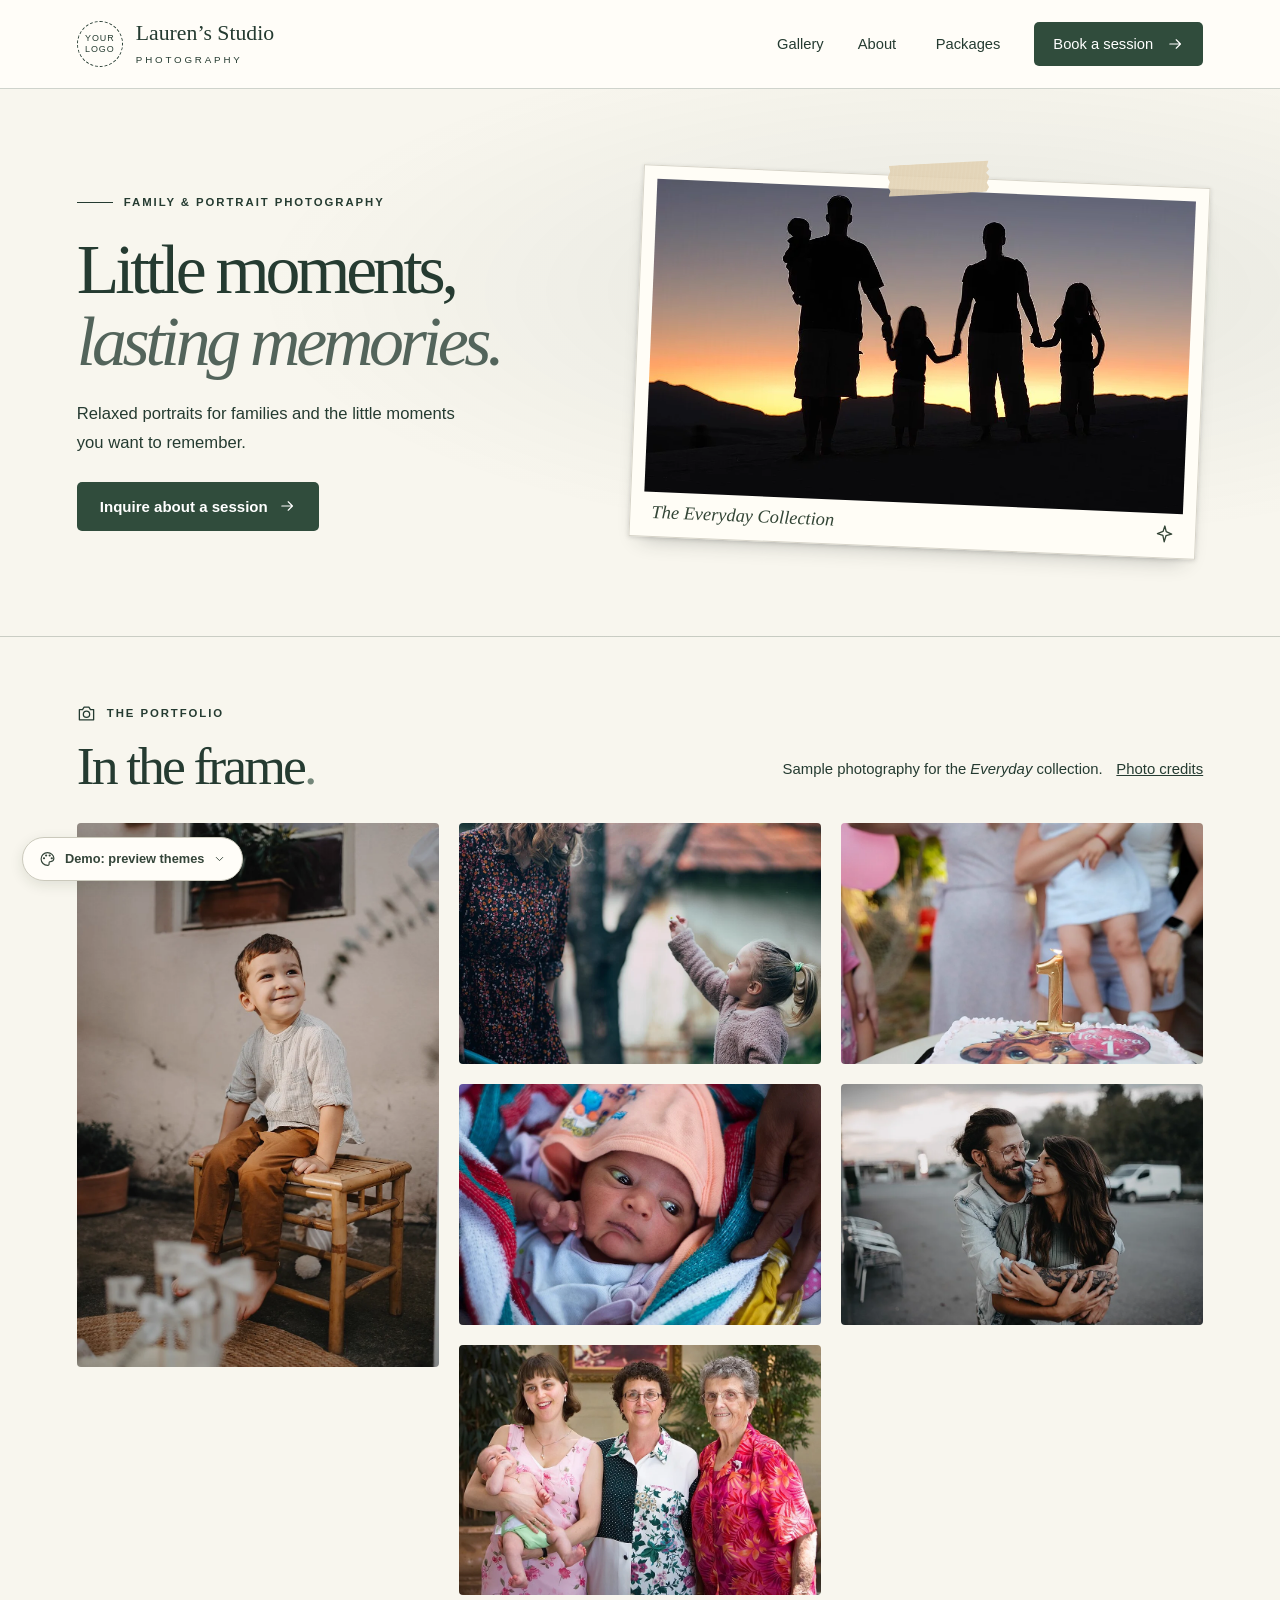
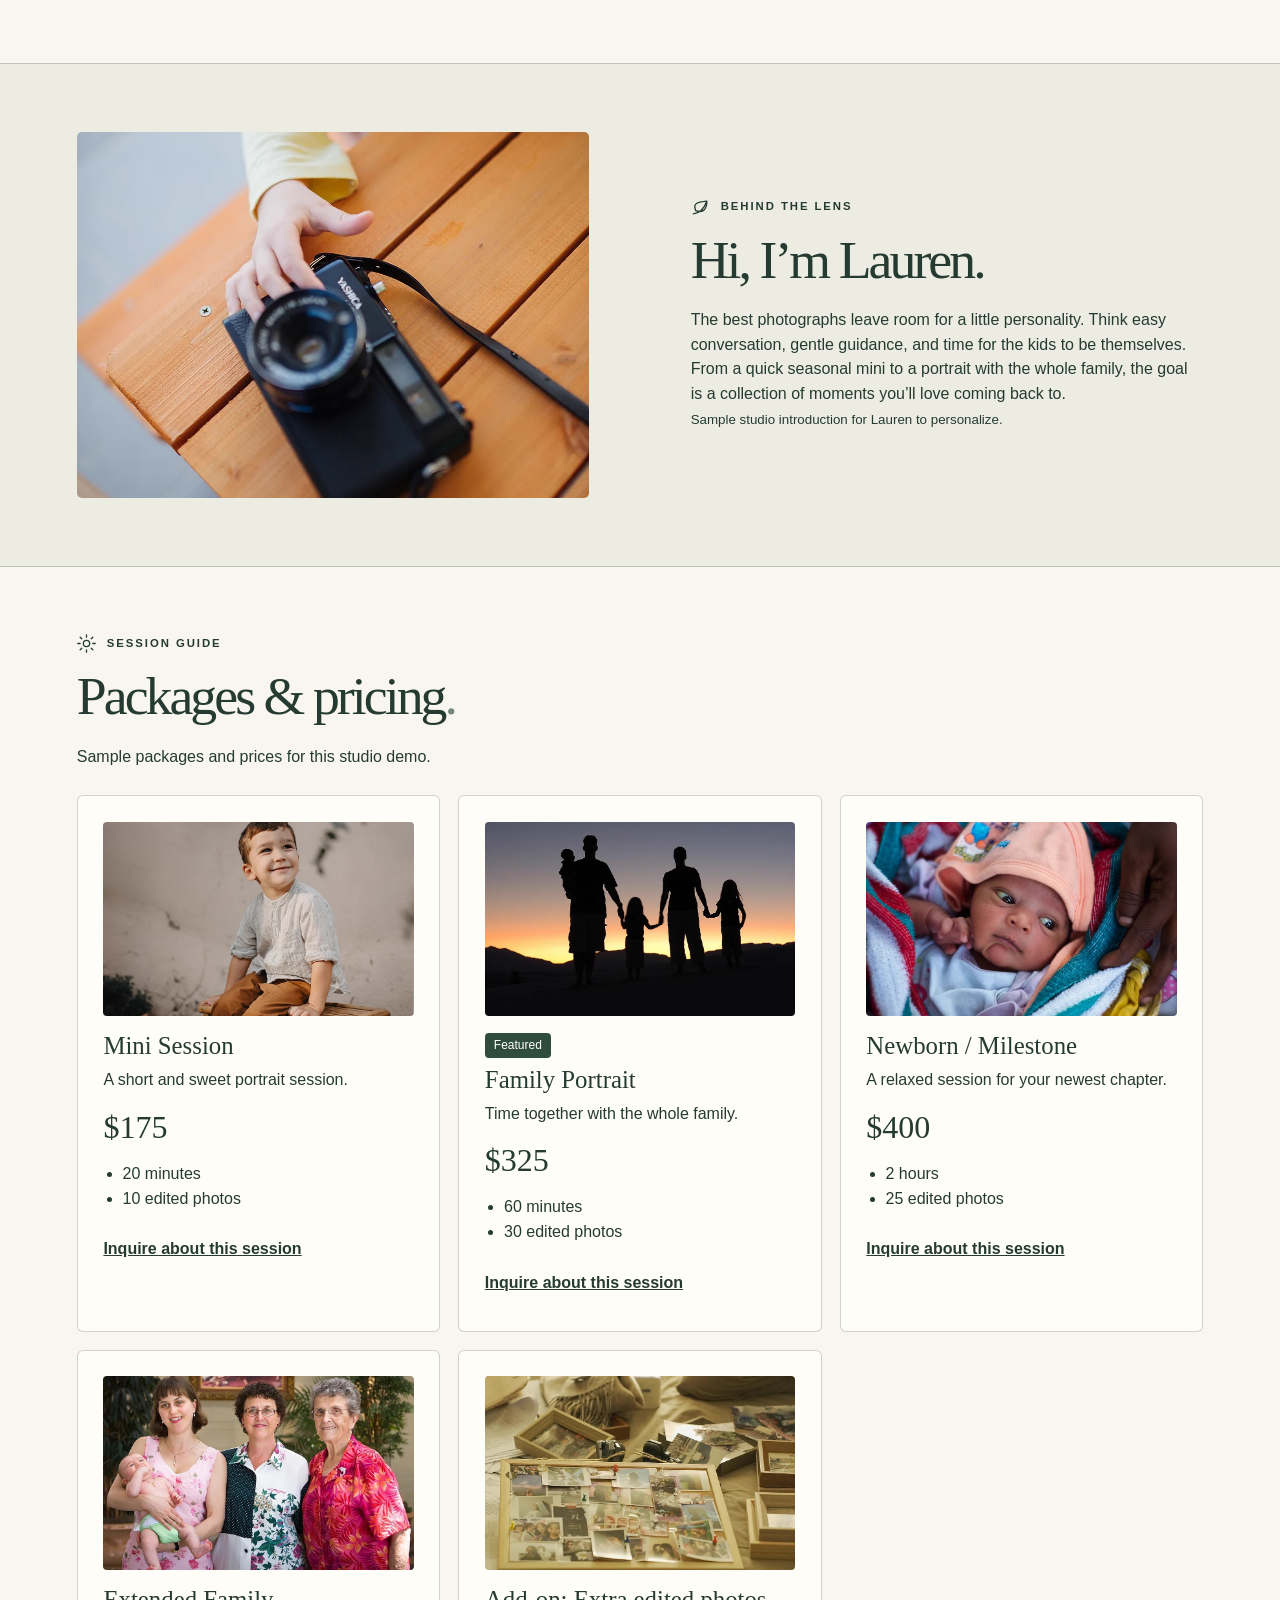
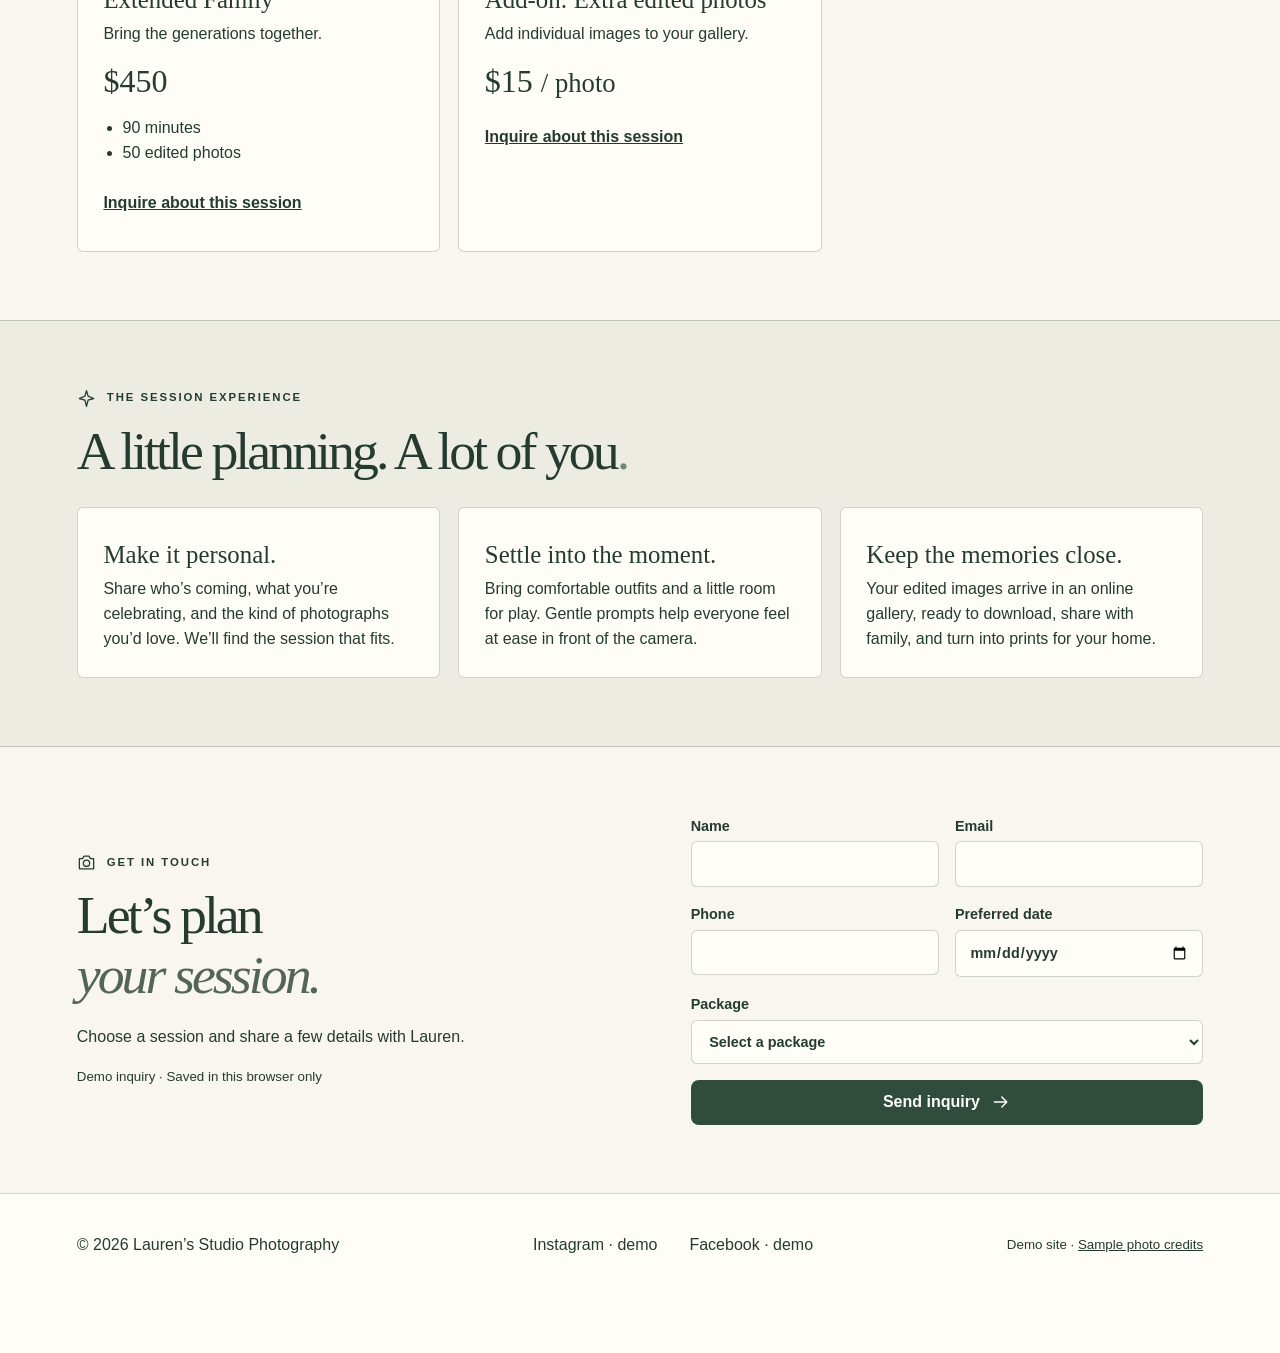
==== commit 78ee926c: "Complete sample studio copy and client session details" ====
--- a/index.html
+++ b/index.html
@@ -21,7 +21,7 @@
         <a href="#main" class="brand"
           ><span class="logo-slot">YOUR<br />LOGO</span
           ><span
-            ><span class="studio-name">[Lauren's Studio Name]</span
+            ><span class="studio-name">Lauren’s Studio</span
             ><small>Photography</small></span
           ></a
         >
@@ -117,9 +117,13 @@
             </p>
             <h2>Hi, I’m Lauren.</h2>
             <p>
-              [A few sentences about you, how you got into photography, and what
-              a session with you feels like.]
-            </p>
+              The best photographs leave room for a little personality. Think
+              easy conversation, gentle guidance, and time for the kids to be
+              themselves. From a quick seasonal mini to a portrait with the
+              whole family, the goal is a collection of moments you’ll love
+              coming back to.
+            </p>
+            <small>Sample studio introduction for Lauren to personalize.</small>
           </div>
         </div>
       </section>
@@ -142,21 +146,31 @@
             <svg class="icon" aria-hidden="true">
               <use href="assets/img/icons.svg#star"></use>
             </svg>
-            Testimonials
+            The session experience
           </p>
-          <h2>Kind words<span>.</span></h2>
+          <h2>A little planning. A lot of you<span>.</span></h2>
           <div class="quotes">
             <blockquote>
-              <p>“[Client quote goes here]”</p>
-              <cite>— [Client name]</cite>
+              <p>Make it personal.</p>
+              <span
+                >Share who’s coming, what you’re celebrating, and the kind of
+                photographs you’d love. We’ll find the session that fits.</span
+              >
             </blockquote>
             <blockquote>
-              <p>“[Client quote goes here]”</p>
-              <cite>— [Client name]</cite>
+              <p>Settle into the moment.</p>
+              <span
+                >Bring comfortable outfits and a little room for play. Gentle
+                prompts help everyone feel at ease in front of the camera.</span
+              >
             </blockquote>
             <blockquote>
-              <p>“[Client quote goes here]”</p>
-              <cite>— [Client name]</cite>
+              <p>Keep the memories close.</p>
+              <span
+                >Your edited images arrive in an online gallery, ready to
+                download, share with family, and turn into prints for your
+                home.</span
+              >
             </blockquote>
           </div>
         </div>
@@ -216,8 +230,8 @@
       <div class="wrap">
         <span id="copyright"></span>
         <div>
-          <button data-social="Instagram">[Instagram]</button
-          ><button data-social="Facebook">[Facebook]</button>
+          <button data-social="Instagram">Instagram · demo</button
+          ><button data-social="Facebook">Facebook · demo</button>
         </div>
         <small
           >Demo site ·
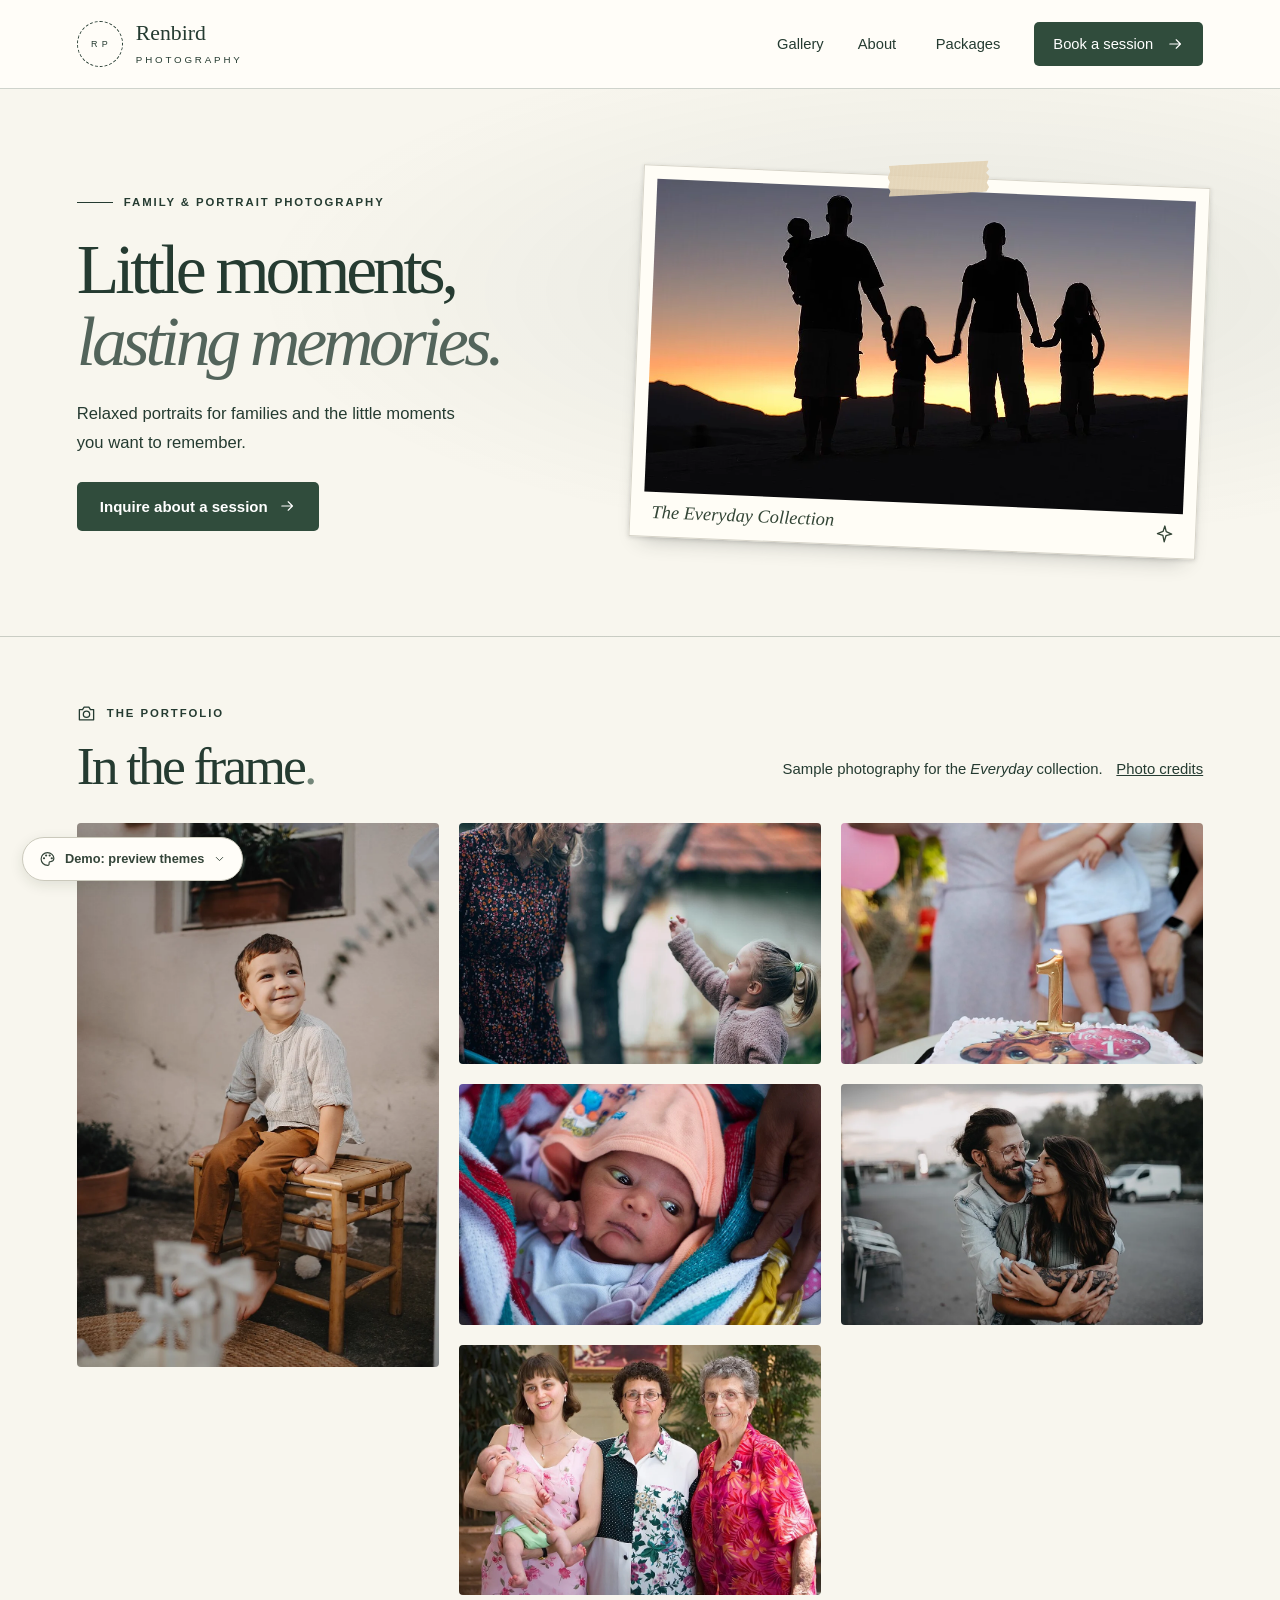
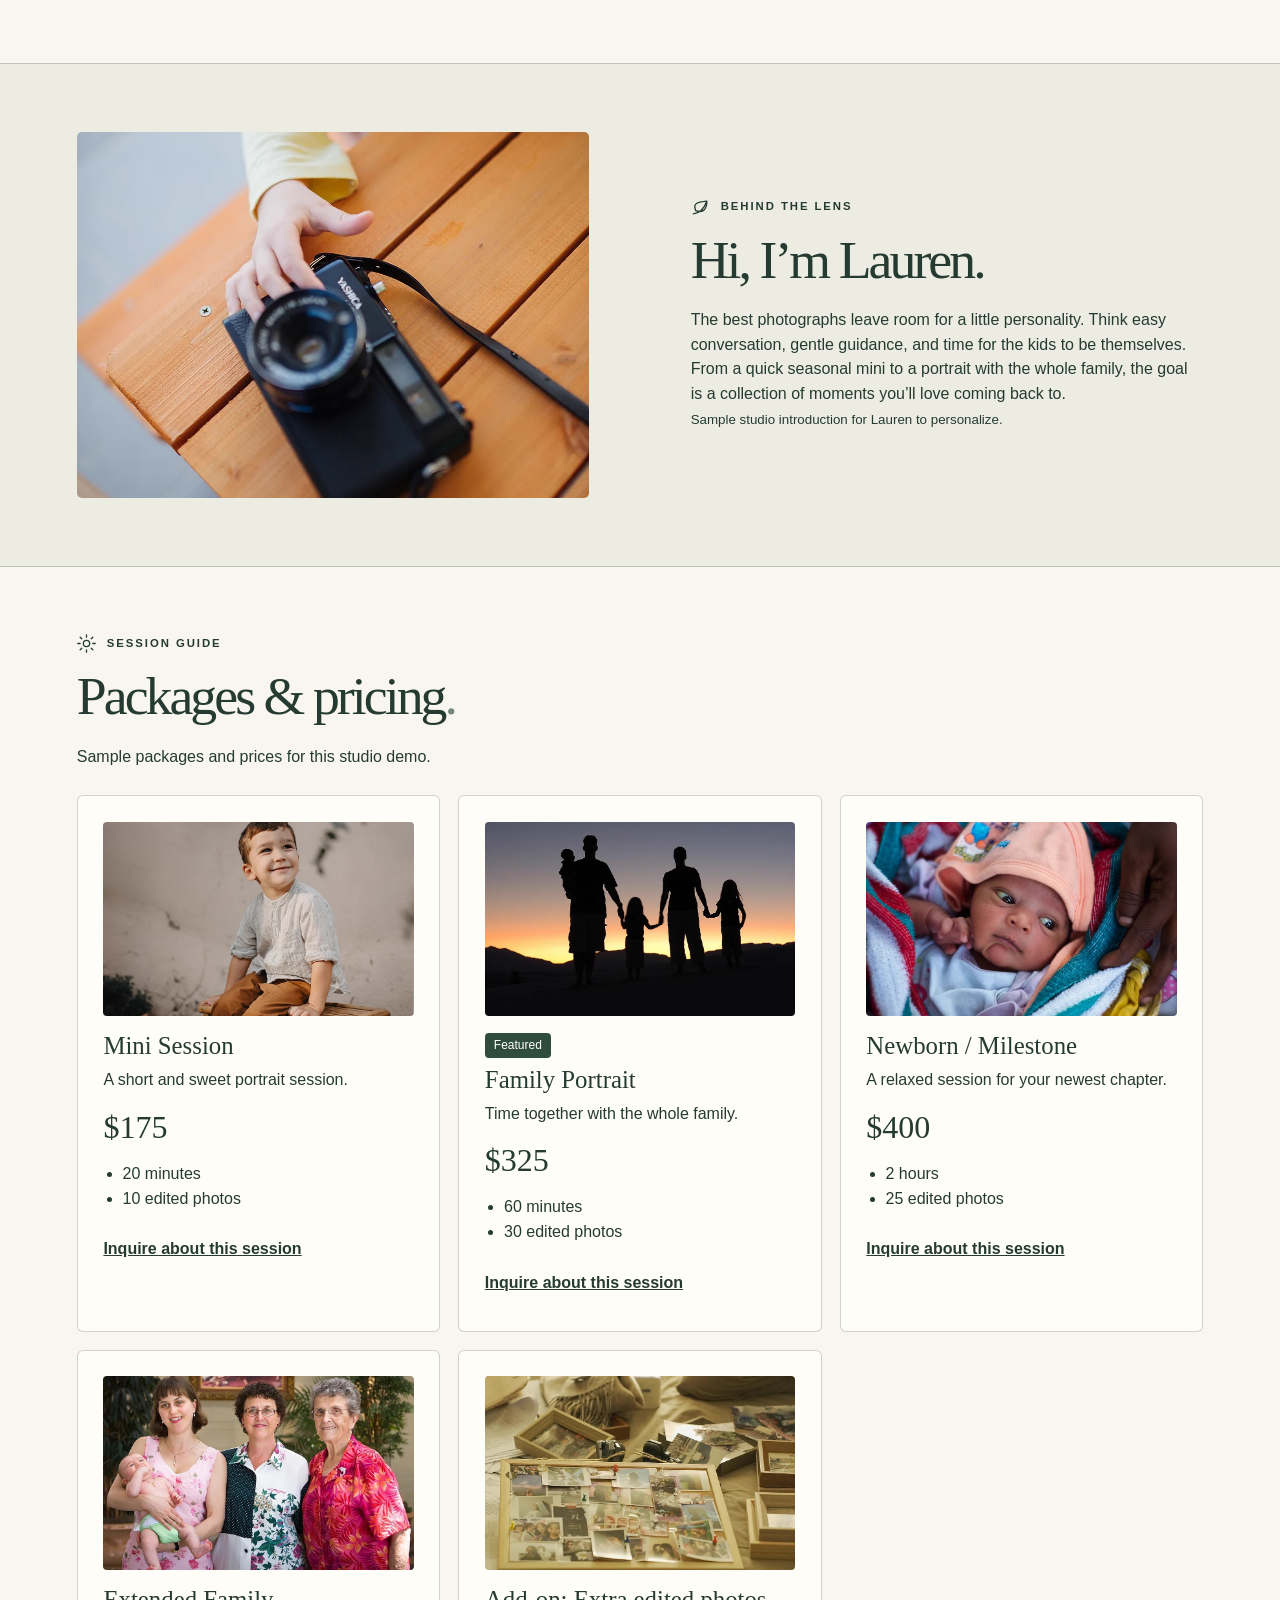
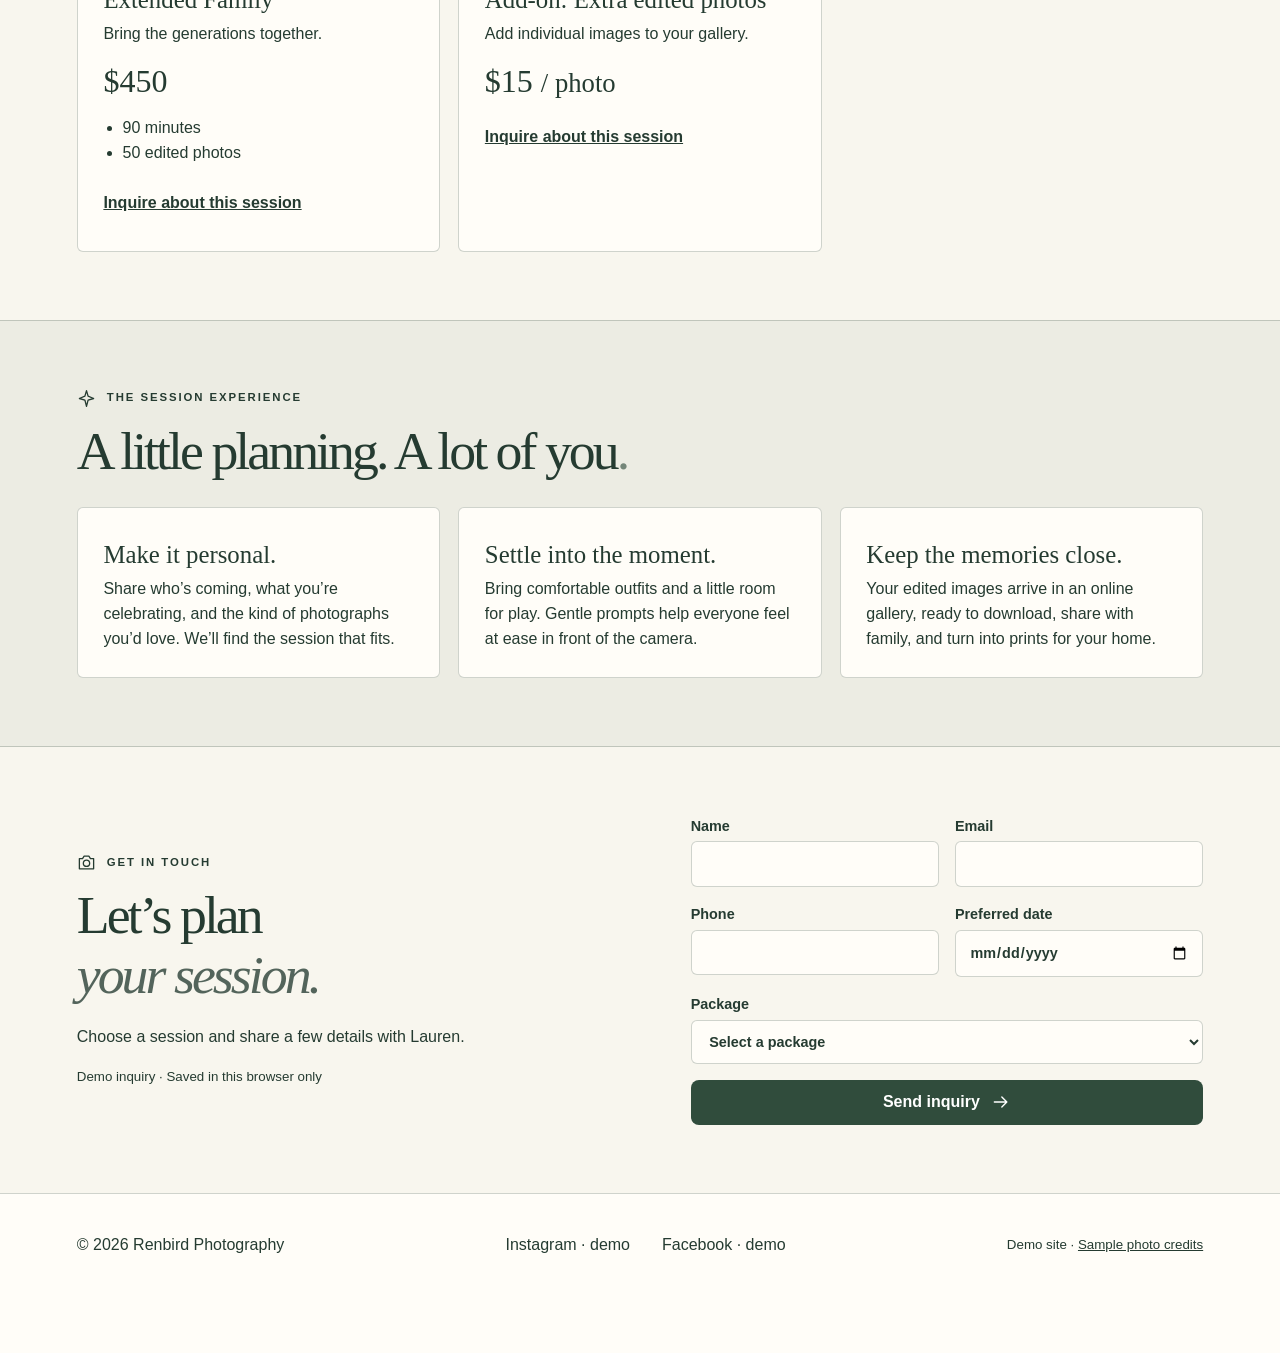
==== commit f1d40467: "Apply Renbird Photography branding across the demo" ====
--- a/index.html
+++ b/index.html
@@ -6,7 +6,7 @@
     <meta name="viewport" content="width=device-width, initial-scale=1" />
     <meta name="robots" content="noindex, nofollow" />
     <meta name="theme-color" content="#faf8f2" />
-    <title>Lauren’s Photography Studio · Portraits</title>
+    <title>Renbird Photography · Portraits</title>
     <link rel="icon" href="assets/img/favicon.svg" />
     <link rel="stylesheet" href="assets/css/base.css" />
     <link rel="stylesheet" href="assets/css/themes.css" />
@@ -19,9 +19,9 @@
     <header class="public-header">
       <div class="header-inner">
         <a href="#main" class="brand"
-          ><span class="logo-slot">YOUR<br />LOGO</span
+          ><span class="logo-slot">R P</span
           ><span
-            ><span class="studio-name">Lauren’s Studio</span
+            ><span class="studio-name">Renbird</span
             ><small>Photography</small></span
           ></a
         >
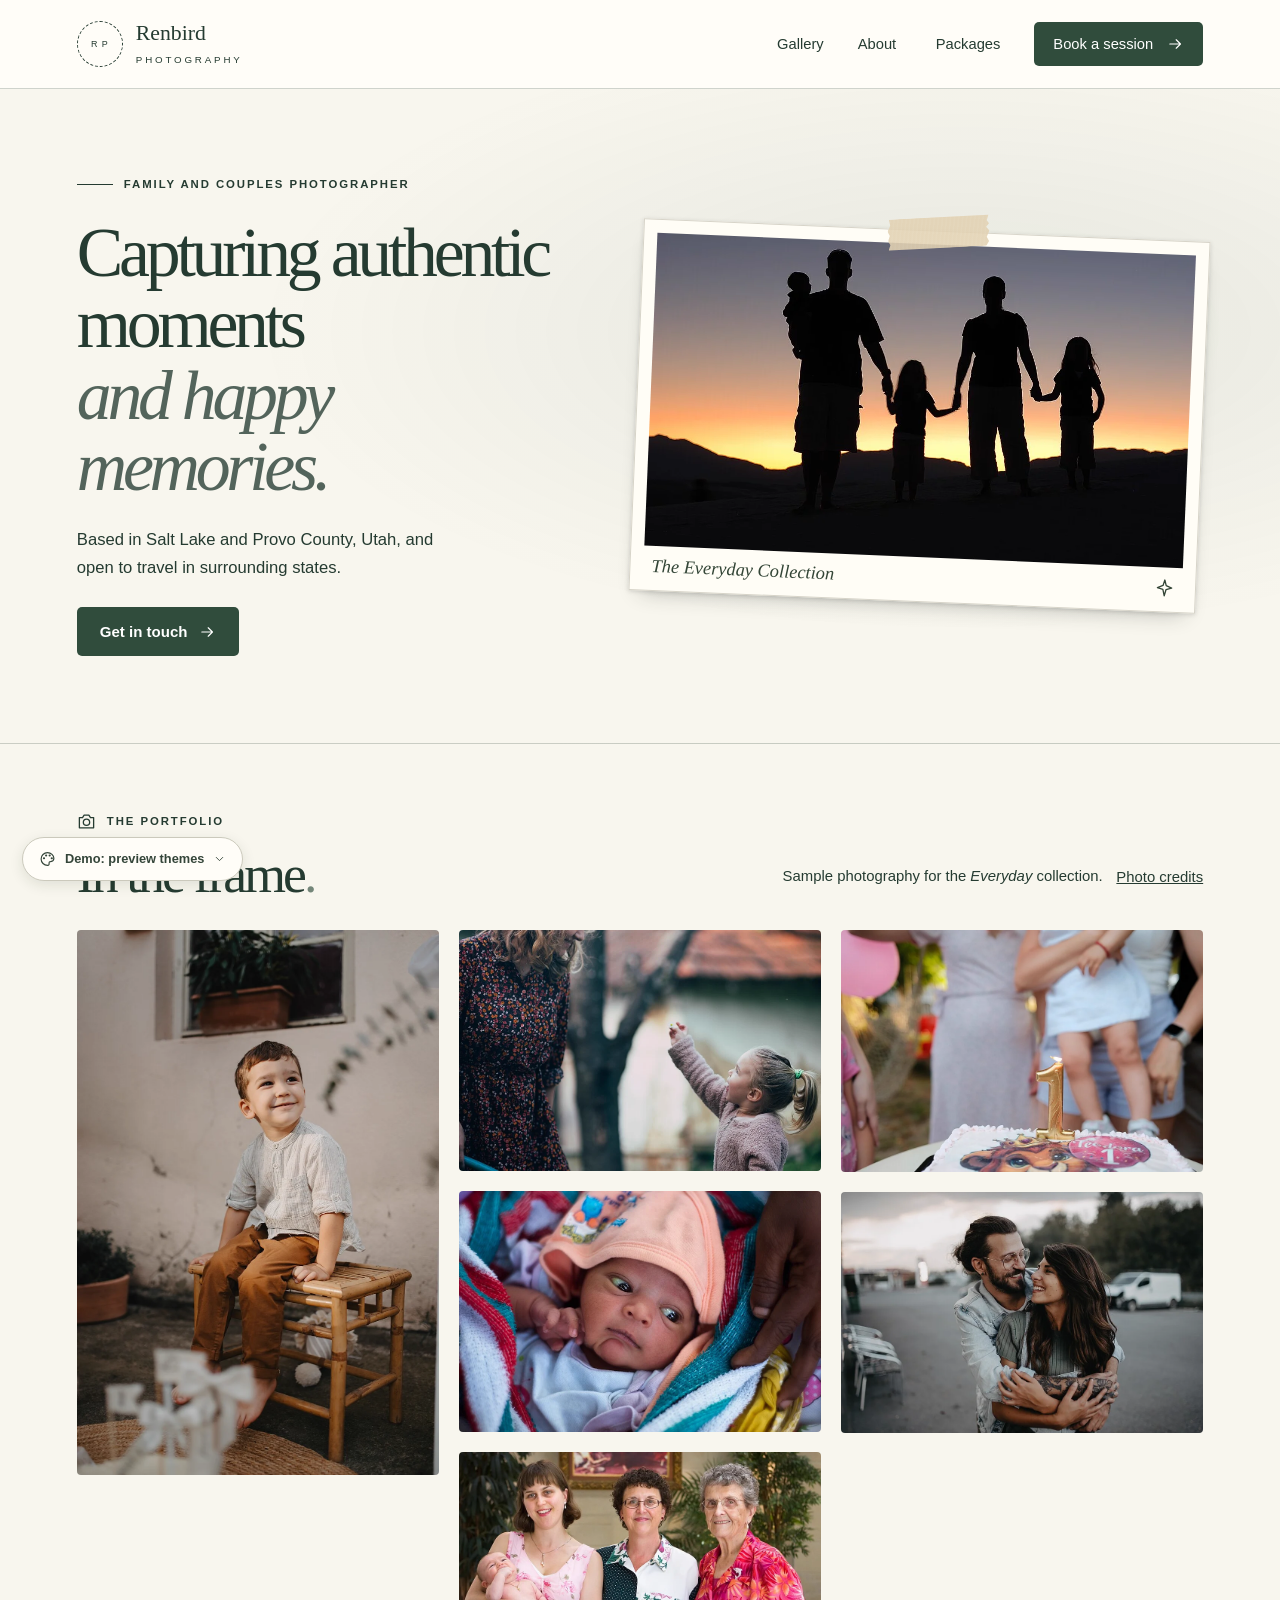
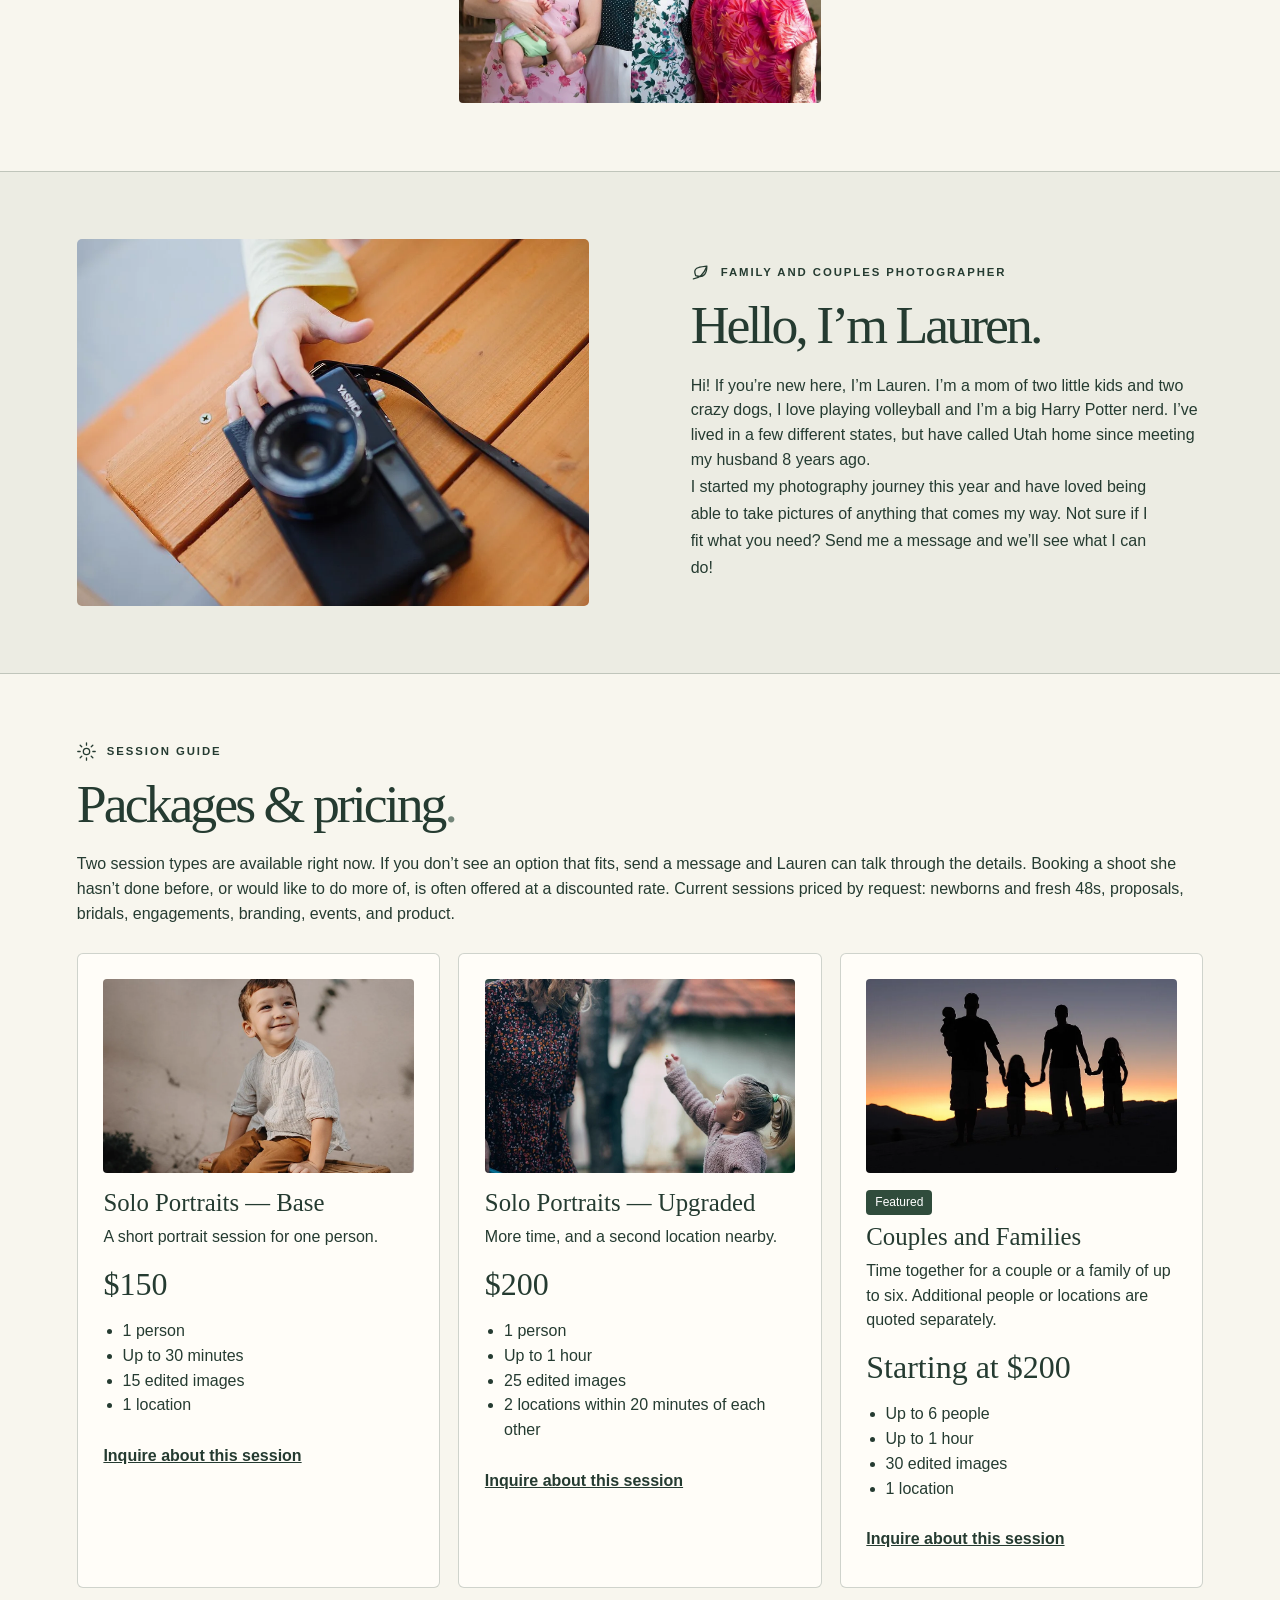
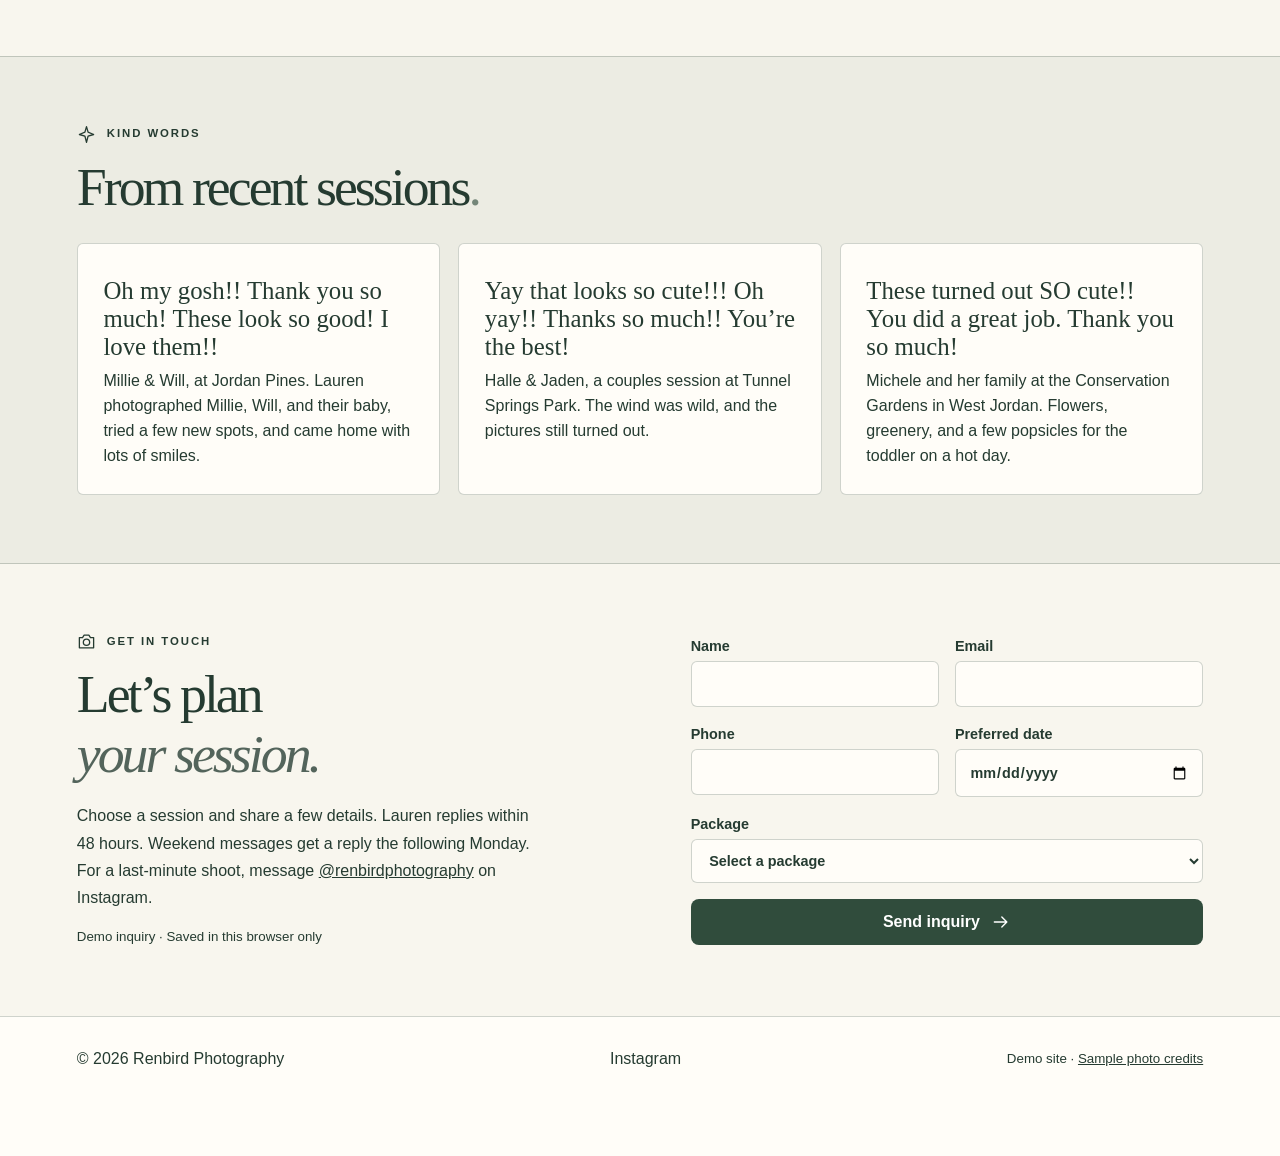
==== commit 24de614b: "Apply Lauren's published studio details to the public site. Co-authored-by: Cursor <cursoragent@curs" ====
--- a/index.html
+++ b/index.html
@@ -52,14 +52,17 @@
           <div class="hero-copy">
             <p class="kicker">
               <span class="rule"></span
-              ><span id="tagline">Family & portrait photography</span>
+              ><span id="tagline">Family and couples photographer</span>
             </p>
             <h1 id="headline">
-              Little moments,<br /><em>lasting memories.</em>
+              Capturing authentic moments<br /><em>and happy memories.</em>
             </h1>
-            <p id="subline"></p>
+            <p id="subline">
+              Based in Salt Lake and Provo County, Utah, and open to travel in
+              surrounding states.
+            </p>
             <a class="btn primary hero-cta" href="#inquiry"
-              ><span id="cta">Book a session</span>
+              ><span id="cta">Get in touch</span>
               <svg class="icon" aria-hidden="true">
                 <use href="assets/img/icons.svg#arrow"></use></svg
             ></a>
@@ -113,17 +116,21 @@
               <svg class="icon" aria-hidden="true">
                 <use href="assets/img/icons.svg#leaf"></use>
               </svg>
-              Behind the lens
-            </p>
-            <h2>Hi, I’m Lauren.</h2>
+              Family and couples photographer
+            </p>
+            <h2>Hello, I’m Lauren.</h2>
             <p>
-              The best photographs leave room for a little personality. Think
-              easy conversation, gentle guidance, and time for the kids to be
-              themselves. From a quick seasonal mini to a portrait with the
-              whole family, the goal is a collection of moments you’ll love
-              coming back to.
-            </p>
-            <small>Sample studio introduction for Lauren to personalize.</small>
+              Hi! If you’re new here, I’m Lauren. I’m a mom of two little kids
+              and two crazy dogs, I love playing volleyball and I’m a big
+              Harry Potter nerd. I’ve lived in a few different states, but
+              have called Utah home since meeting my husband 8 years ago.
+            </p>
+            <p>
+              I started my photography journey this year and have loved being
+              able to take pictures of anything that comes my way. Not sure if
+              I fit what you need? Send me a message and we’ll see what I can
+              do!
+            </p>
           </div>
         </div>
       </section>
@@ -136,7 +143,12 @@
         </p>
         <h2>Packages & pricing<span>.</span></h2>
         <p class="section-desc">
-          Sample packages and prices for this studio demo.
+          Two session types are available right now. If you don’t see an
+          option that fits, send a message and Lauren can talk through the
+          details. Booking a shoot she hasn’t done before, or would like to
+          do more of, is often offered at a discounted rate. Current sessions
+          priced by request: newborns and fresh 48s, proposals, bridals,
+          engagements, branding, events, and product.
         </p>
         <div id="package-list" class="package-list"></div>
       </section>
@@ -146,30 +158,34 @@
             <svg class="icon" aria-hidden="true">
               <use href="assets/img/icons.svg#star"></use>
             </svg>
-            The session experience
-          </p>
-          <h2>A little planning. A lot of you<span>.</span></h2>
+            Kind words
+          </p>
+          <h2>From recent sessions<span>.</span></h2>
           <div class="quotes">
             <blockquote>
-              <p>Make it personal.</p>
+              <p>
+                Oh my gosh!! Thank you so much! These look so good! I love
+                them!!
+              </p>
               <span
-                >Share who’s coming, what you’re celebrating, and the kind of
-                photographs you’d love. We’ll find the session that fits.</span
+                >Millie &amp; Will, at Jordan Pines. Lauren photographed
+                Millie, Will, and their baby, tried a few new spots, and came
+                home with lots of smiles.</span
               >
             </blockquote>
             <blockquote>
-              <p>Settle into the moment.</p>
+              <p>Yay that looks so cute!!! Oh yay!! Thanks so much!! You’re the best!</p>
               <span
-                >Bring comfortable outfits and a little room for play. Gentle
-                prompts help everyone feel at ease in front of the camera.</span
+                >Halle &amp; Jaden, a couples session at Tunnel Springs Park.
+                The wind was wild, and the pictures still turned out.</span
               >
             </blockquote>
             <blockquote>
-              <p>Keep the memories close.</p>
+              <p>These turned out SO cute!! You did a great job. Thank you so much!</p>
               <span
-                >Your edited images arrive in an online gallery, ready to
-                download, share with family, and turn into prints for your
-                home.</span
+                >Michele and her family at the Conservation Gardens in West
+                Jordan. Flowers, greenery, and a few popsicles for the toddler
+                on a hot day.</span
               >
             </blockquote>
           </div>
@@ -184,7 +200,18 @@
             Get in touch
           </p>
           <h2>Let’s plan<br /><em>your session.</em></h2>
-          <p>Choose a session and share a few details with Lauren.</p>
+          <p>
+            Choose a session and share a few details. Lauren replies within 48
+            hours. Weekend messages get a reply the following Monday. For a
+            last-minute shoot, message
+            <a
+              href="https://www.instagram.com/renbirdphotography/"
+              target="_blank"
+              rel="noopener noreferrer"
+              >@renbirdphotography</a
+            >
+            on Instagram.
+          </p>
           <small>Demo inquiry · Saved in this browser only</small>
         </div>
         <form id="inquiry-form">
@@ -222,7 +249,8 @@
           </button>
         </form>
         <p id="thanks" tabindex="-1" hidden>
-          Thanks! Lauren will reach out within 24 hours.
+          Thanks! Lauren will reply within 48 hours, or the following Monday
+          if you wrote over the weekend.
         </p>
       </section>
     </main>
@@ -230,8 +258,12 @@
       <div class="wrap">
         <span id="copyright"></span>
         <div>
-          <button data-social="Instagram">Instagram · demo</button
-          ><button data-social="Facebook">Facebook · demo</button>
+          <a
+            href="https://www.instagram.com/renbirdphotography/"
+            target="_blank"
+            rel="noopener noreferrer"
+            >Instagram</a
+          >
         </div>
         <small
           >Demo site ·
--- a/assets/css/public.css
+++ b/assets/css/public.css
@@ -383,9 +383,8 @@
   gap: 12px;
   flex-wrap: wrap;
 }
-footer button {
-  border: 0;
-  background: none;
+footer .wrap > div a {
+  text-decoration: none;
 }
 .switcher {
   position: fixed;
